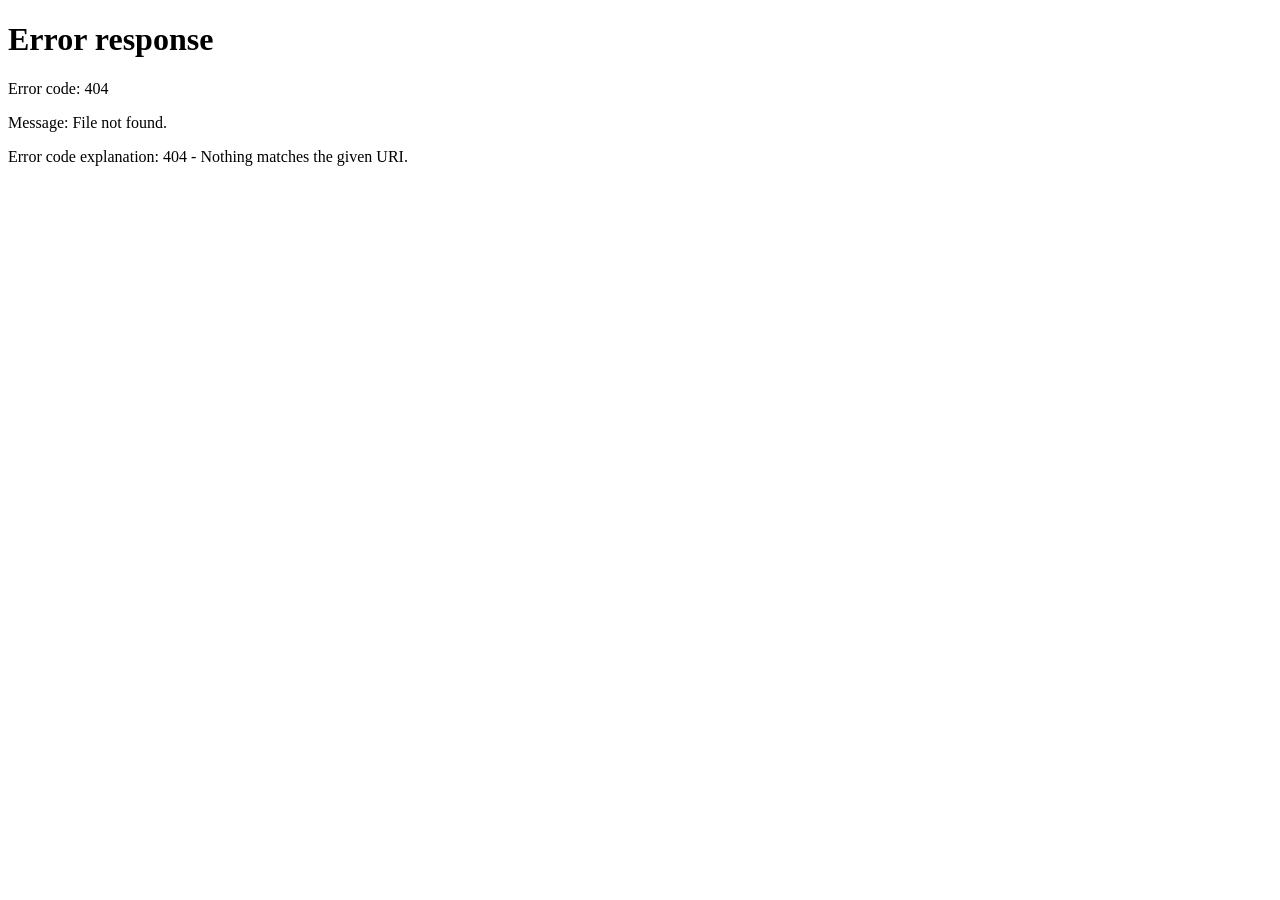
==== index.html @ b8fbdc2a "Site raiz da conta: redireciona qualquer caixa (maiuscula/minuscula) para o ProtocolFit" ====
<!DOCTYPE html>
<html lang="pt-BR">
<head>
  <meta charset="UTF-8" />
  <meta name="viewport" content="width=device-width, initial-scale=1.0" />
  <title>ProtocolFit — abrindo…</title>
  <meta name="description" content="ProtocolFit: treino e dieta personalizados com cálculo determinístico. 100% gratuito." />
  <link rel="icon" href="https://leostella97.github.io/ProtocolFit/favicon.png" />
  <!-- Redireciona imediatamente para o sistema (funciona com qualquer caixa: / ou /ProtocolFit/). -->
  <meta http-equiv="refresh" content="0; url=/ProtocolFit/" />
  <style>
    /* Estilo mínimo com a paleta de saúde do ProtocolFit. */
    body {
      margin: 0; min-height: 100vh; display: flex; align-items: center; justify-content: center;
      font-family: 'Segoe UI', system-ui, sans-serif;
      background: linear-gradient(135deg, #10a37f, #14b8a6); color: #fff; text-align: center;
    }
    .caixa { padding: 32px; }
    h1 { font-size: 22px; margin: 14px 0 6px; }
    p { opacity: .9; font-size: 15px; margin: 0 0 18px; }
    a {
      display: inline-block; background: #fff; color: #0b7d61; font-weight: 700;
      text-decoration: none; padding: 12px 24px; border-radius: 10px;
    }
  </style>
</head>
<body>
  <div class="caixa">
    <div style="font-size:40px">💚</div>
    <h1>ProtocolFit</h1>
    <p>Abrindo o sistema…</p>
    <!-- Link manual para quem tiver o JavaScript desativado. -->
    <a href="/ProtocolFit/">Entrar no ProtocolFit</a>
  </div>
  <script>
    // Redireciona preservando a caixa correta da URL do projeto.
    window.location.replace('/ProtocolFit/');
  </script>
</body>
</html>
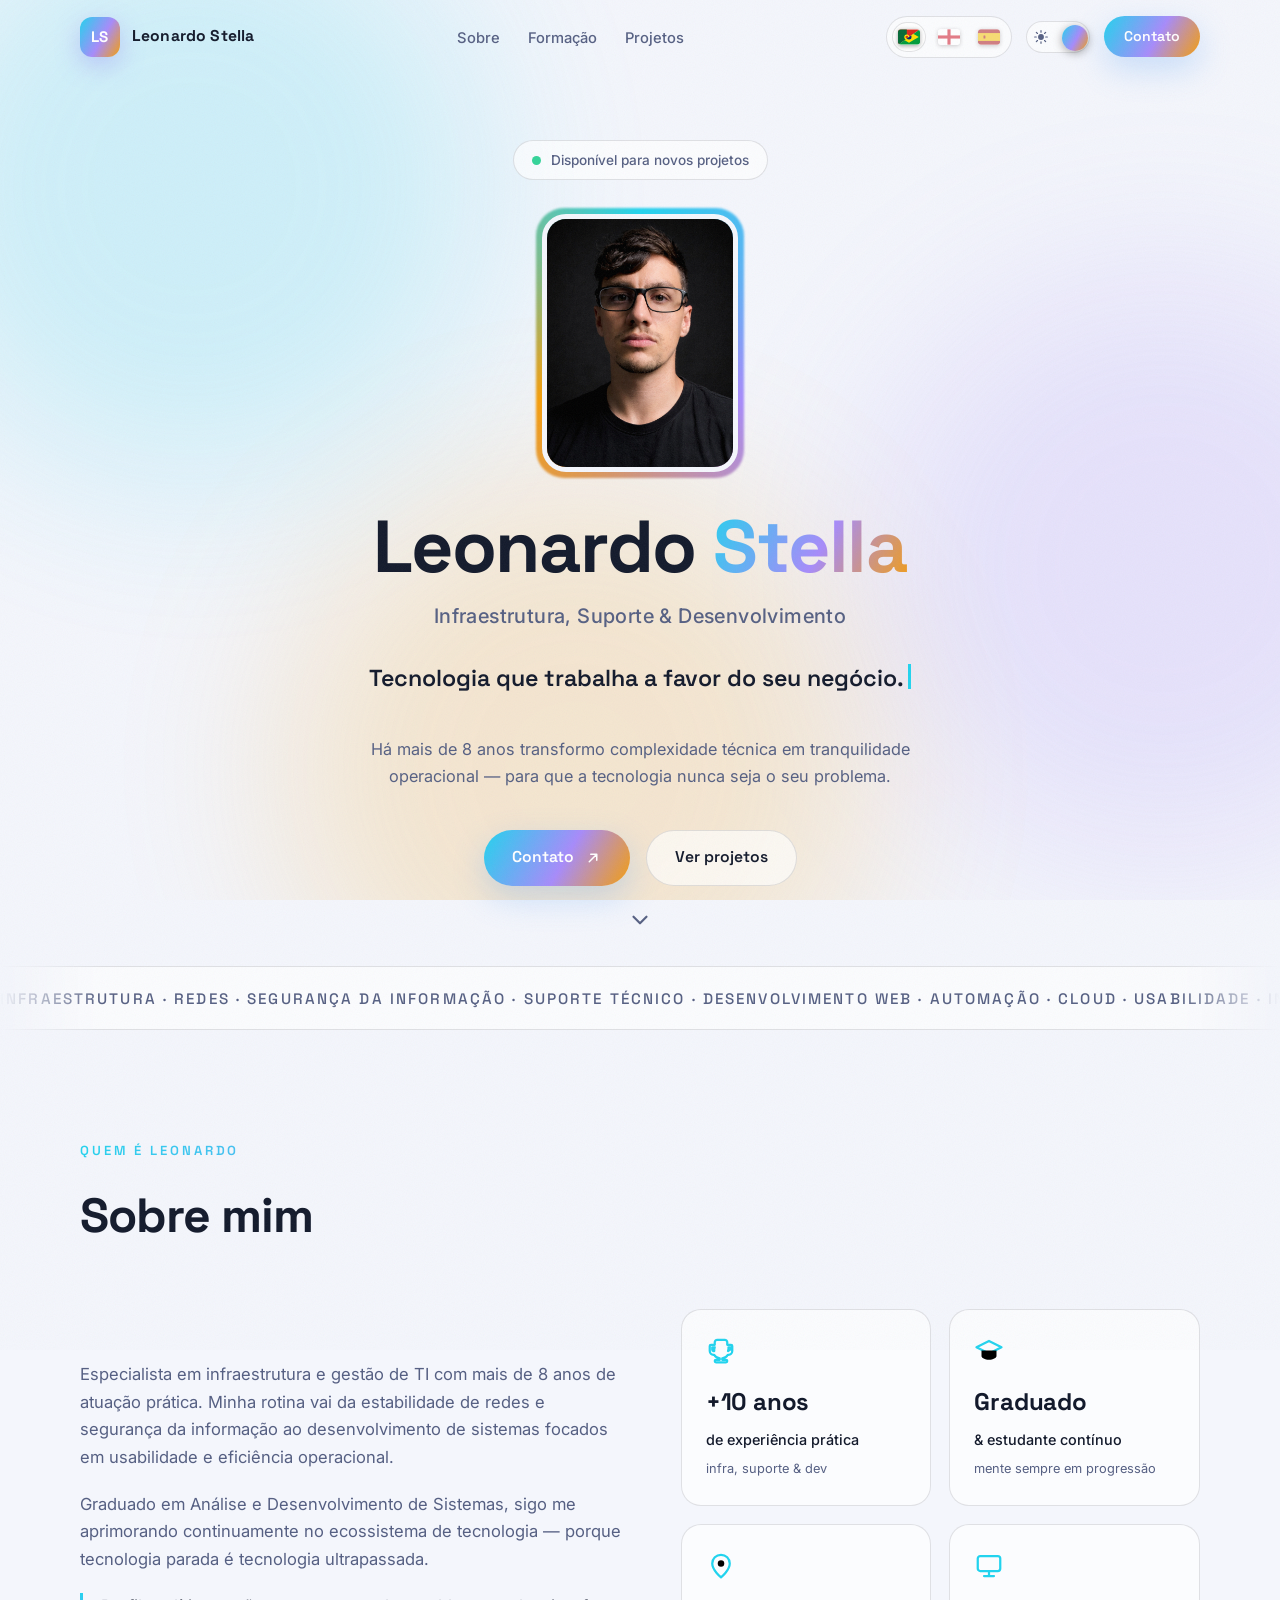
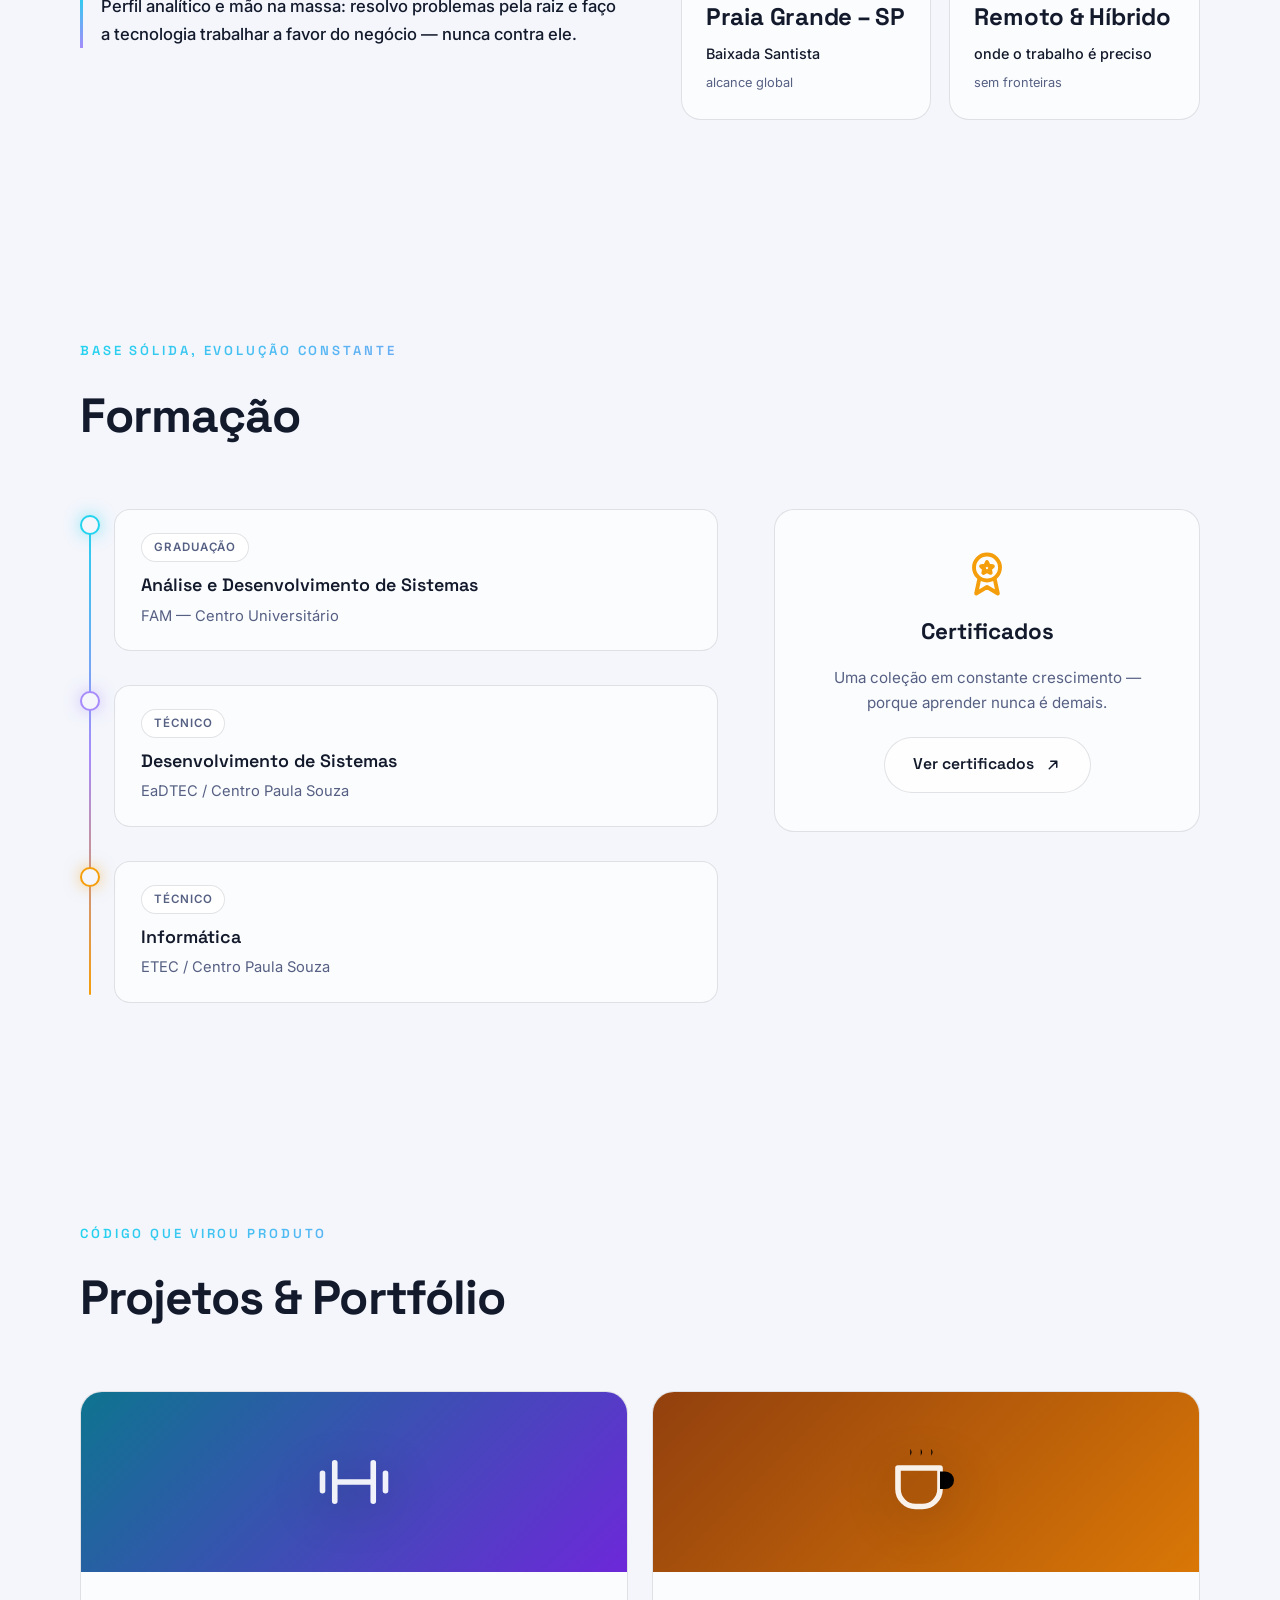
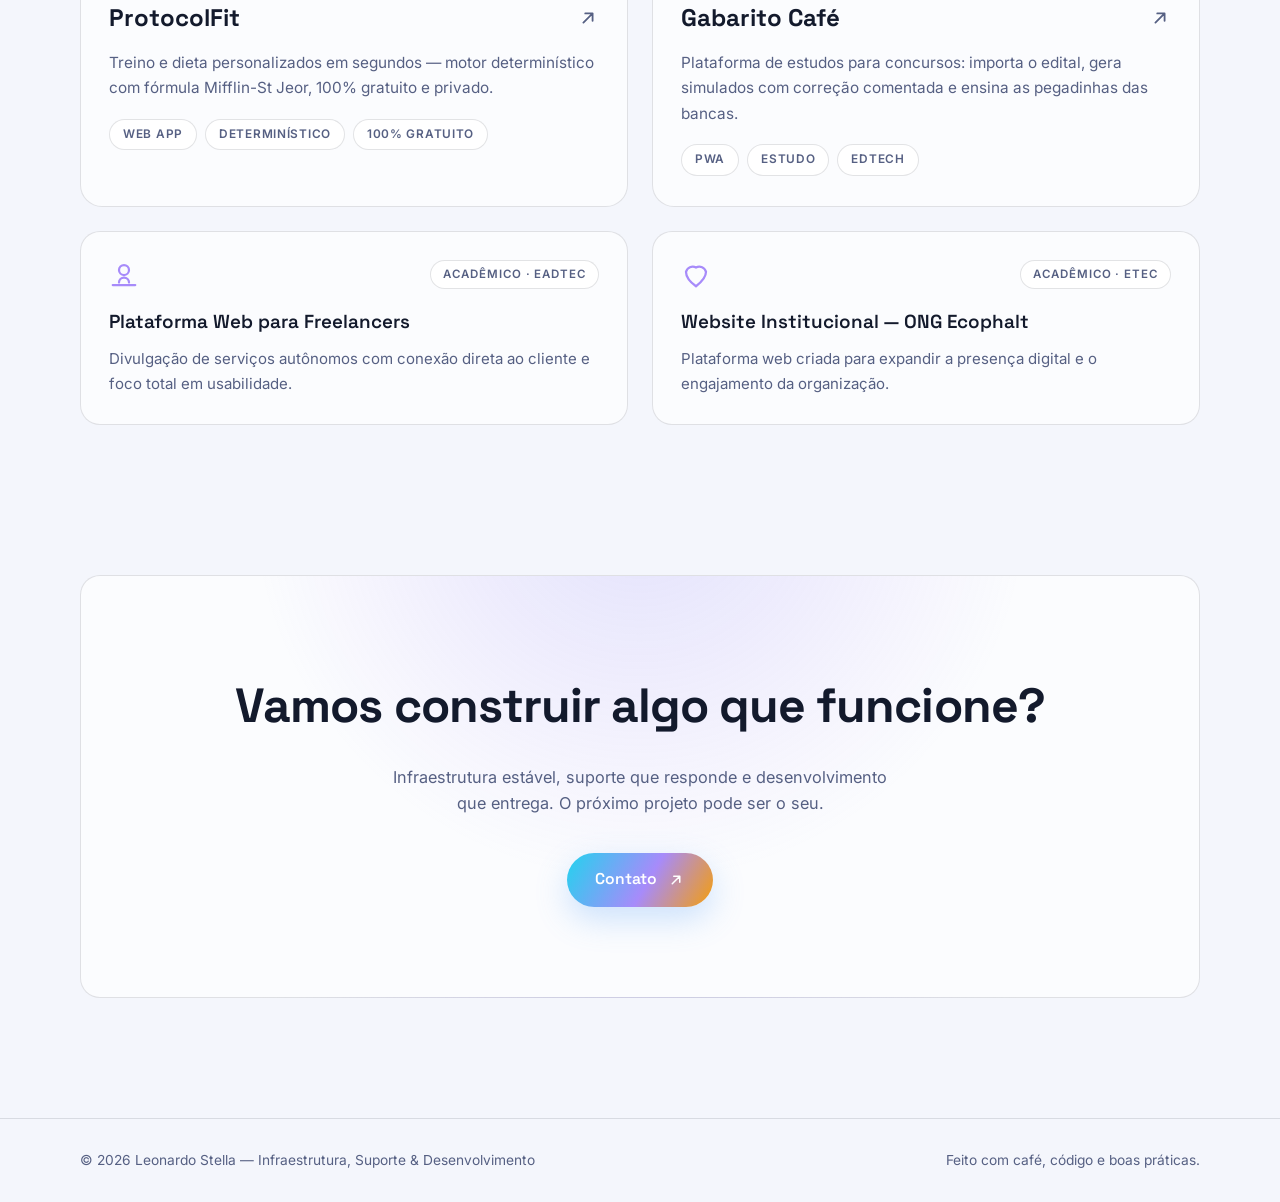
==== commit 42879977: "Portfólio pessoal: nova página inicial com i18n (pt/en/es), temas claro/escuro e seções sobre, forma" ====
--- a/index.html
+++ b/index.html
@@ -1,40 +1,411 @@
 <!DOCTYPE html>
-<html lang="pt-BR">
+<!-- TEAM_001: Portfólio inicial de Leonardo Stella — HTML semântico, sem dependências de build -->
+<html lang="pt-BR" data-tema="escuro">
 <head>
-  <meta charset="UTF-8" />
-  <meta name="viewport" content="width=device-width, initial-scale=1.0" />
-  <title>ProtocolFit — abrindo…</title>
-  <meta name="description" content="ProtocolFit: treino e dieta personalizados com cálculo determinístico. 100% gratuito." />
-  <link rel="icon" href="https://leostella97.github.io/ProtocolFit/favicon.png" />
-  <!-- Redireciona imediatamente para o sistema (funciona com qualquer caixa: / ou /ProtocolFit/). -->
-  <meta http-equiv="refresh" content="0; url=/ProtocolFit/" />
-  <style>
-    /* Estilo mínimo com a paleta de saúde do ProtocolFit. */
-    body {
-      margin: 0; min-height: 100vh; display: flex; align-items: center; justify-content: center;
-      font-family: 'Segoe UI', system-ui, sans-serif;
-      background: linear-gradient(135deg, #10a37f, #14b8a6); color: #fff; text-align: center;
-    }
-    .caixa { padding: 32px; }
-    h1 { font-size: 22px; margin: 14px 0 6px; }
-    p { opacity: .9; font-size: 15px; margin: 0 0 18px; }
-    a {
-      display: inline-block; background: #fff; color: #0b7d61; font-weight: 700;
-      text-decoration: none; padding: 12px 24px; border-radius: 10px;
-    }
-  </style>
+  <!-- Metadados essenciais: charset e viewport sempre primeiro -->
+  <meta charset="UTF-8">
+  <meta name="viewport" content="width=device-width, initial-scale=1.0">
+
+  <!-- Título e descrição para SEO e compartilhamento -->
+  <title>Leonardo Stella | Infraestrutura, Suporte &amp; Desenvolvimento</title>
+  <meta name="description" content="Especialista em infraestrutura e gestão de TI com mais de 8 anos de atuação prática — da estabilidade de redes ao desenvolvimento de sistemas que funcionam de verdade.">
+  <meta name="author" content="Leonardo Stella">
+  <!-- Cor da barra do navegador no mobile (acompanha o tema escuro padrão) -->
+  <meta name="theme-color" content="#070a12" media="(prefers-color-scheme: dark)">
+  <meta name="theme-color" content="#f4f6fc" media="(prefers-color-scheme: light)">
+
+  <!-- Open Graph: pré-visualização ao compartilhar o link -->
+  <meta property="og:type" content="website">
+  <meta property="og:title" content="Leonardo Stella | Infraestrutura, Suporte &amp; Desenvolvimento">
+  <meta property="og:description" content="Tecnologia que trabalha a favor do seu negócio. Infraestrutura, suporte e desenvolvimento com 8+ anos de prática.">
+  <meta property="og:image" content="https://leostella97.github.io/img/3x4-26.jpg">
+  <meta property="og:url" content="https://leostella97.github.io/">
+
+  <!-- Ícone do site (monograma LS em SVG) -->
+  <link rel="icon" type="image/svg+xml" href="favicon.svg">
+
+  <!-- Pré-conexão com os servidores de fonte para acelerar o carregamento -->
+  <link rel="preconnect" href="https://fonts.googleapis.com">
+  <link rel="preconnect" href="https://fonts.gstatic.com" crossorigin>
+
+  <!-- Fontes: Space Grotesk (títulos, autoridade técnica) + Inter (texto, legibilidade) -->
+  <link href="https://fonts.googleapis.com/css2?family=Inter:wght@400;500;600&family=Space+Grotesk:wght@500;600;700&display=swap" rel="stylesheet">
+
+  <!-- Folha de estilos principal -->
+  <link rel="stylesheet" href="css/style.css">
+
+  <!-- Script inline: define o tema ANTES da pintura para evitar flash de tema errado -->
+  <script>
+    // TEAM_001: aplica o tema salvo ou a preferência do sistema antes do primeiro paint
+    (function () {
+      var temaSalvo = localStorage.getItem('tema');            // lê a escolha anterior do visitante
+      var prefereClaro = matchMedia('(prefers-color-scheme: light)').matches; // lê a preferência do sistema
+      var tema = temaSalvo || (prefereClaro ? 'claro' : 'escuro'); // decide o tema inicial
+      document.documentElement.dataset.tema = tema;            // aplica no <html> antes do CSS pintar
+    })();
+  </script>
 </head>
 <body>
-  <div class="caixa">
-    <div style="font-size:40px">💚</div>
-    <h1>ProtocolFit</h1>
-    <p>Abrindo o sistema…</p>
-    <!-- Link manual para quem tiver o JavaScript desativado. -->
-    <a href="/ProtocolFit/">Entrar no ProtocolFit</a>
+
+  <!-- Barra de progresso de leitura no topo da página -->
+  <div class="progresso-leitura" aria-hidden="true"></div>
+
+  <!-- Fundo aurora: três manchas de cor desfocadas que flutuam suavemente -->
+  <div class="aurora" aria-hidden="true">
+    <div class="aurora__mancha aurora__mancha--1"></div>
+    <div class="aurora__mancha aurora__mancha--2"></div>
+    <div class="aurora__mancha aurora__mancha--3"></div>
   </div>
-  <script>
-    // Redireciona preservando a caixa correta da URL do projeto.
-    window.location.replace('/ProtocolFit/');
-  </script>
+
+  <!-- Textura de grão sutil sobre tudo (efeito filme) -->
+  <div class="grao" aria-hidden="true"></div>
+
+  <!-- ===================== CABEÇALHO / NAVEGAÇÃO ===================== -->
+  <header class="cabecalho" id="topo">
+    <nav class="navegacao container" aria-label="Navegação principal">
+
+      <!-- Logotipo: monograma que rola de volta ao topo -->
+      <a href="#topo" class="navegacao__logo" aria-label="Voltar ao topo">
+        <span class="navegacao__monograma">LS</span>
+        <span class="navegacao__nome">Leonardo Stella</span>
+      </a>
+
+      <!-- Links de navegação entre as seções -->
+      <ul class="navegacao__links">
+        <li><a href="#sobre" data-i18n="nav.sobre">Sobre</a></li>
+        <li><a href="#formacao" data-i18n="nav.formacao">Formação</a></li>
+        <li><a href="#projetos" data-i18n="nav.projetos">Projetos</a></li>
+      </ul>
+
+      <!-- Controles da direita: idiomas, tema e CTA -->
+      <div class="navegacao__controles">
+
+        <!-- Seletor de idioma: três bandeiras SVG inline -->
+        <div class="idiomas" role="group" aria-label="Selecionar idioma">
+
+          <!-- Português: metade Portugal (esquerda) + metade Brasil (direita) -->
+          <button class="idiomas__botao" data-idioma="pt" aria-label="Português" title="Português">
+            <svg viewBox="0 0 28 20" class="idiomas__bandeira" aria-hidden="true">
+              <defs>
+                <clipPath id="flg-pt"><rect width="28" height="20" rx="3"/></clipPath>
+                <!-- Corte na diagonal ascendente: triângulo sup-esq = Portugal, inf-dir = Brasil -->
+                <clipPath id="flg-pt-sup"><polygon points="0,0 28,0 0,20"/></clipPath>
+                <clipPath id="flg-pt-inf"><polygon points="28,0 28,20 0,20"/></clipPath>
+              </defs>
+              <g clip-path="url(#flg-pt)">
+                <g clip-path="url(#flg-pt-sup)">
+                  <rect width="28" height="20" fill="#da291c"/>            <!-- campo vermelho de Portugal -->
+                  <rect width="11.2" height="20" fill="#046a38"/>          <!-- faixa verde de Portugal -->
+                  <circle cx="11.2" cy="10" r="3.2" fill="#ffe900"/>       <!-- escudo amarelo simplificado -->
+                  <circle cx="11.2" cy="10" r="1.7" fill="#da291c"/>       <!-- centro do escudo -->
+                </g>
+                <g clip-path="url(#flg-pt-inf)">
+                  <rect width="28" height="20" fill="#009c3b"/>            <!-- campo verde do Brasil -->
+                  <path d="M14 2.6 26.4 10 14 17.4 1.6 10Z" fill="#ffdf00"/> <!-- losango amarelo -->
+                  <circle cx="14" cy="10" r="3.2" fill="#002776"/>         <!-- círculo azul do Brasil -->
+                </g>
+              </g>
+            </svg>
+          </button>
+
+          <!-- Inglês: bandeira da Inglaterra (cruz de São Jorge) -->
+          <button class="idiomas__botao" data-idioma="en" aria-label="English" title="English">
+            <svg viewBox="0 0 28 20" class="idiomas__bandeira" aria-hidden="true">
+              <defs><clipPath id="flg-en"><rect width="28" height="20" rx="3"/></clipPath></defs>
+              <g clip-path="url(#flg-en)">
+                <rect width="28" height="20" fill="#ffffff"/>            <!-- fundo branco -->
+                <rect x="12" width="4" height="20" fill="#ce1124"/>      <!-- braço vertical da cruz -->
+                <rect y="8" width="28" height="4" fill="#ce1124"/>       <!-- braço horizontal da cruz -->
+              </g>
+            </svg>
+          </button>
+
+          <!-- Espanhol: bandeira da Espanha (vermelho-amarelo-vermelho) -->
+          <button class="idiomas__botao" data-idioma="es" aria-label="Español" title="Español">
+            <svg viewBox="0 0 28 20" class="idiomas__bandeira" aria-hidden="true">
+              <defs><clipPath id="flg-es"><rect width="28" height="20" rx="3"/></clipPath></defs>
+              <g clip-path="url(#flg-es)">
+                <rect width="28" height="20" fill="#aa151b"/>            <!-- base vermelha -->
+                <rect y="5" width="28" height="10" fill="#f1bf00"/>      <!-- faixa central amarela (dobro) -->
+                <rect x="7" y="8" width="2.4" height="4" rx=".5" fill="#aa151b"/> <!-- brasão simplificado -->
+              </g>
+            </svg>
+          </button>
+        </div>
+
+        <!-- Interruptor de tema claro/escuro -->
+        <button class="tema-interruptor" aria-label="Alternar tema claro/escuro" data-i18n-aria="ui.tema">
+          <span class="tema-interruptor__trilho">
+            <!-- Ícone de sol (tema claro) -->
+            <svg class="tema-interruptor__icone tema-interruptor__icone--sol" viewBox="0 0 24 24" aria-hidden="true">
+              <circle cx="12" cy="12" r="4.4" fill="currentColor"/>
+              <g stroke="currentColor" stroke-width="1.8" stroke-linecap="round">
+                <path d="M12 2.5v2.4M12 19.1v2.4M2.5 12h2.4M19.1 12h2.4M5 5l1.7 1.7M17.3 17.3 19 19M19 5l-1.7 1.7M6.7 17.3 5 19"/>
+              </g>
+            </svg>
+            <!-- Ícone de lua (tema escuro) -->
+            <svg class="tema-interruptor__icone tema-interruptor__icone--lua" viewBox="0 0 24 24" aria-hidden="true">
+              <path fill="currentColor" d="M20.6 14.8A8.6 8.6 0 0 1 9.2 3.4a8.6 8.6 0 1 0 11.4 11.4Z"/>
+            </svg>
+            <span class="tema-interruptor__botao"></span>
+          </span>
+        </button>
+
+        <!-- CTA principal da navegação -->
+        <a class="botao botao--primario botao--pequeno" href="https://linktr.ee/leostella97" target="_blank" rel="noopener" data-i18n="nav.contato">Contato</a>
+      </div>
+    </nav>
+  </header>
+
+  <main>
+    <!-- ===================== HERO ===================== -->
+    <section class="hero container" aria-label="Apresentação">
+
+      <!-- Selo de disponibilidade com ponto pulsante -->
+      <p class="hero__selo revelar">
+        <span class="hero__pulso" aria-hidden="true"></span>
+        <span data-i18n="hero.selo">Disponível para novos projetos</span>
+      </p>
+
+      <!-- Foto central com anel de gradiente animado -->
+      <div class="hero__moldura revelar">
+        <div class="hero__anel" aria-hidden="true"></div>
+        <img class="hero__foto" src="img/3x4-26.jpg" alt="Foto de Leonardo Stella" width="200" height="267" fetchpriority="high">
+      </div>
+
+      <!-- Nome em destaque com gradiente no sobrenome -->
+      <h1 class="hero__titulo revelar">
+        Leonardo <span class="texto-gradiente">Stella</span>
+      </h1>
+
+      <!-- Função principal -->
+      <p class="hero__funcao revelar" data-i18n="hero.funcao">Infraestrutura, Suporte &amp; Desenvolvimento</p>
+
+      <!-- Frase rotativa digitada/apagada em loop -->
+      <p class="hero__digitacao revelar" aria-hidden="true">
+        <span id="texto-digitado"></span><span class="hero__cursor" aria-hidden="true"></span>
+      </p>
+
+      <!-- Parágrafo de apoio persuasivo -->
+      <p class="hero__texto revelar" data-i18n="hero.texto">
+        Há mais de 8 anos transformo complexidade técnica em tranquilidade operacional —
+        para que a tecnologia nunca seja o seu problema.
+      </p>
+
+      <!-- Chamadas para ação -->
+      <div class="hero__acoes revelar">
+        <a class="botao botao--primario botao--magnetico" href="https://linktr.ee/leostella97" target="_blank" rel="noopener">
+          <span data-i18n="hero.cta">Contato</span>
+          <svg viewBox="0 0 24 24" class="botao__icone" aria-hidden="true"><path fill="none" stroke="currentColor" stroke-width="2" stroke-linecap="round" stroke-linejoin="round" d="M7 17 17 7M9 7h8v8"/></svg>
+        </a>
+        <a class="botao botao--fantasma" href="#projetos" data-i18n="hero.cta2">Ver projetos</a>
+      </div>
+
+      <!-- Indicador de rolagem -->
+      <a class="hero__rolagem" href="#sobre" aria-label="Rolar para a próxima seção" data-i18n-aria="ui.rolagem">
+        <svg viewBox="0 0 24 24" aria-hidden="true"><path fill="none" stroke="currentColor" stroke-width="2" stroke-linecap="round" stroke-linejoin="round" d="m6 9 6 6 6-6"/></svg>
+      </a>
+    </section>
+
+    <!-- Faixa em movimento com as áreas de atuação -->
+    <div class="letreiro" aria-hidden="true">
+      <div class="letreiro__trilho">
+        <!-- O conteúdo é duplicado pelo JS para o loop infinito -->
+        <span class="letreiro__item" data-i18n="letreiro">Infraestrutura · Redes · Segurança da Informação · Suporte Técnico · Desenvolvimento Web · Automação · Cloud · Usabilidade ·&nbsp;</span>
+      </div>
+    </div>
+
+    <!-- ===================== SOBRE MIM ===================== -->
+    <section class="secao container" id="sobre" aria-labelledby="titulo-sobre">
+      <p class="secao__kicker revelar" data-i18n="sobre.kicker">Quem é Leonardo</p>
+      <h2 class="secao__titulo revelar" id="titulo-sobre" data-i18n="sobre.titulo">Sobre mim</h2>
+
+      <div class="sobre__grade">
+        <!-- Texto persuasivo em primeira pessoa -->
+        <div class="sobre__texto revelar">
+          <p data-i18n="sobre.p1">Especialista em infraestrutura e gestão de TI com mais de 8 anos de atuação prática. Minha rotina vai da estabilidade de redes e segurança da informação ao desenvolvimento de sistemas focados em usabilidade e eficiência operacional.</p>
+          <p data-i18n="sobre.p2">Graduado em Análise e Desenvolvimento de Sistemas, sigo me aprimorando continuamente no ecossistema de tecnologia — porque tecnologia parada é tecnologia ultrapassada.</p>
+          <p class="sobre__destaque" data-i18n="sobre.p3">Perfil analítico e mão na massa: resolvo problemas pela raiz e faço a tecnologia trabalhar a favor do negócio — nunca contra ele.</p>
+        </div>
+
+        <!-- Grade de cartões-visuais com os fatos-chave -->
+        <div class="cartoes">
+
+          <!-- Cartão 1: anos de experiência (contador animado) -->
+          <article class="cartao revelar">
+            <svg class="cartao__icone" viewBox="0 0 24 24" aria-hidden="true"><path fill="none" stroke="currentColor" stroke-width="1.8" stroke-linecap="round" stroke-linejoin="round" d="M20 7h-3V5a2 2 0 0 0-2-2H9a2 2 0 0 0-2 2v2H4a1 1 0 0 0-1 1v4a3 3 0 0 0 3 3h.5A6 6 0 0 0 11 17.9V19H8a1 1 0 0 0 0 2h8a1 1 0 0 0 0-2h-3v-1.1a6 6 0 0 0 4.5-2.9H18a3 3 0 0 0 3-3V8a1 1 0 0 0-1-1ZM5 9v2a1 1 0 0 0 1 1h.6A6 6 0 0 1 7 9Zm14 2a1 1 0 0 0 1-1V9h-2a6 6 0 0 1-.4 3Z"/></svg>
+            <strong class="cartao__valor"><span>+</span><span class="contador" data-alvo="10">0</span> <span data-i18n="sobre.cartao1v">anos</span></strong>
+            <span class="cartao__rotulo" data-i18n="sobre.cartao1r">de experiência prática</span>
+            <span class="cartao__sub" data-i18n="sobre.cartao1s">infra, suporte &amp; dev</span>
+          </article>
+
+          <!-- Cartão 2: graduação + estudo contínuo -->
+          <article class="cartao revelar">
+            <svg class="cartao__icone" viewBox="0 0 24 24" aria-hidden="true"><path fill="none" stroke="currentColor" stroke-width="1.8" stroke-linecap="round" stroke-linejoin="round" d="m12 4 10 5-10 5L2 9Z"/><path d="M6 11.5V16c0 1.5 2.7 3 6 3s6-1.5 6-3v-4.5M22 9v5"/></svg>
+            <strong class="cartao__valor" data-i18n="sobre.cartao2v">Graduado</strong>
+            <span class="cartao__rotulo" data-i18n="sobre.cartao2r">&amp; estudante contínuo</span>
+            <span class="cartao__sub" data-i18n="sobre.cartao2s">mente sempre em progressão</span>
+          </article>
+
+          <!-- Cartão 3: localização -->
+          <article class="cartao revelar">
+            <svg class="cartao__icone" viewBox="0 0 24 24" aria-hidden="true"><path fill="none" stroke="currentColor" stroke-width="1.8" stroke-linecap="round" stroke-linejoin="round" d="M12 21s-7-5.6-7-11a7 7 0 0 1 14 0c0 5.4-7 11-7 11Z"/><circle cx="12" cy="10" r="2.6"/></svg>
+            <strong class="cartao__valor" data-i18n="sobre.cartao3v">Praia Grande – SP</strong>
+            <span class="cartao__rotulo" data-i18n="sobre.cartao3r">Baixada Santista</span>
+            <span class="cartao__sub" data-i18n="sobre.cartao3s">alcance global</span>
+          </article>
+
+          <!-- Cartão 4: modelo de trabalho -->
+          <article class="cartao revelar">
+            <svg class="cartao__icone" viewBox="0 0 24 24" aria-hidden="true"><rect x="3" y="4" width="18" height="12" rx="2" fill="none" stroke="currentColor" stroke-width="1.8"/><path fill="none" stroke="currentColor" stroke-width="1.8" stroke-linecap="round" d="M8 20h8M12 16v4"/></svg>
+            <strong class="cartao__valor" data-i18n="sobre.cartao4v">Remoto &amp; Híbrido</strong>
+            <span class="cartao__rotulo" data-i18n="sobre.cartao4r">onde o trabalho é preciso</span>
+            <span class="cartao__sub" data-i18n="sobre.cartao4s">sem fronteiras</span>
+          </article>
+        </div>
+      </div>
+    </section>
+
+    <!-- ===================== FORMAÇÃO ===================== -->
+    <section class="secao container" id="formacao" aria-labelledby="titulo-formacao">
+      <p class="secao__kicker revelar" data-i18n="formacao.kicker">Base sólida, evolução constante</p>
+      <h2 class="secao__titulo revelar" id="titulo-formacao" data-i18n="formacao.titulo">Formação</h2>
+
+      <div class="formacao__grade">
+        <!-- Linha do tempo com os três diplomas -->
+        <ol class="linha-tempo">
+          <li class="linha-tempo__item revelar">
+            <span class="linha-tempo__marcador" aria-hidden="true"></span>
+            <div class="linha-tempo__corpo">
+              <span class="etiqueta" data-i18n="formacao.tag1">Graduação</span>
+              <h3 data-i18n="formacao.item1t">Análise e Desenvolvimento de Sistemas</h3>
+              <p data-i18n="formacao.item1i">FAM — Centro Universitário</p>
+            </div>
+          </li>
+          <li class="linha-tempo__item revelar">
+            <span class="linha-tempo__marcador" aria-hidden="true"></span>
+            <div class="linha-tempo__corpo">
+              <span class="etiqueta" data-i18n="formacao.tag2">Técnico</span>
+              <h3 data-i18n="formacao.item2t">Desenvolvimento de Sistemas</h3>
+              <p data-i18n="formacao.item2i">EaDTEC / Centro Paula Souza</p>
+            </div>
+          </li>
+          <li class="linha-tempo__item revelar">
+            <span class="linha-tempo__marcador" aria-hidden="true"></span>
+            <div class="linha-tempo__corpo">
+              <span class="etiqueta" data-i18n="formacao.tag2">Técnico</span>
+              <h3 data-i18n="formacao.item3t">Informática</h3>
+              <p data-i18n="formacao.item3i">ETEC / Centro Paula Souza</p>
+            </div>
+          </li>
+        </ol>
+
+        <!-- Cartão lateral de certificados com link para o Drive -->
+        <aside class="certificados revelar">
+          <svg class="certificados__icone" viewBox="0 0 24 24" aria-hidden="true">
+            <circle cx="12" cy="9" r="6" fill="none" stroke="currentColor" stroke-width="1.8"/>
+            <path fill="none" stroke="currentColor" stroke-width="1.8" stroke-linecap="round" stroke-linejoin="round" d="m8.5 14-1.5 7 5-3 5 3-1.5-7M12 6.5l.8 1.7 1.9.2-1.4 1.3.4 1.8-1.7-.9-1.7.9.4-1.8-1.4-1.3 1.9-.2Z"/>
+          </svg>
+          <h3 data-i18n="formacao.certt">Certificados</h3>
+          <p data-i18n="formacao.certd">Uma coleção em constante crescimento — porque aprender nunca é demais.</p>
+          <a class="botao botao--fantasma" href="https://drive.google.com/drive/folders/1-4ixvi_wSGiB8QWS9Svn0shPSrWU8JQK?usp=sharing" target="_blank" rel="noopener">
+            <span data-i18n="formacao.certb">Ver certificados</span>
+            <svg viewBox="0 0 24 24" class="botao__icone" aria-hidden="true"><path fill="none" stroke="currentColor" stroke-width="2" stroke-linecap="round" stroke-linejoin="round" d="M7 17 17 7M9 7h8v8"/></svg>
+          </a>
+        </aside>
+      </div>
+    </section>
+
+    <!-- ===================== PROJETOS ===================== -->
+    <section class="secao container" id="projetos" aria-labelledby="titulo-projetos">
+      <p class="secao__kicker revelar" data-i18n="projetos.kicker">Código que virou produto</p>
+      <h2 class="secao__titulo revelar" id="titulo-projetos" data-i18n="projetos.titulo">Projetos &amp; Portfólio</h2>
+
+      <!-- Dois projetos em destaque (links reais e publicados) -->
+      <div class="projetos__destaques">
+
+        <!-- ProtocolFit -->
+        <a class="projeto projeto--fit revelar" href="https://leostella97.github.io/ProtocolFit" target="_blank" rel="noopener">
+          <div class="projeto__vitrine" aria-hidden="true">
+            <svg class="projeto__glifo" viewBox="0 0 24 24"><path fill="none" stroke="currentColor" stroke-width="1.6" stroke-linecap="round" stroke-linejoin="round" d="M6.5 6.5v11M17.5 6.5v11M3 9.5v5M21 9.5v5M6.5 12h11"/></svg>
+          </div>
+          <div class="projeto__corpo">
+            <div class="projeto__cabeca">
+              <h3>ProtocolFit</h3>
+              <svg class="projeto__seta" viewBox="0 0 24 24" aria-hidden="true"><path fill="none" stroke="currentColor" stroke-width="2" stroke-linecap="round" stroke-linejoin="round" d="M7 17 17 7M9 7h8v8"/></svg>
+            </div>
+            <p data-i18n="projetos.fit">Treino e dieta personalizados em segundos — motor determinístico com fórmula Mifflin-St Jeor, 100% gratuito e privado.</p>
+            <ul class="projeto__etiquetas">
+              <li>Web App</li><li data-i18n="projetos.fitTag2">Determinístico</li><li data-i18n="projetos.fitTag3">100% Gratuito</li>
+            </ul>
+          </div>
+        </a>
+
+        <!-- Gabarito Café -->
+        <a class="projeto projeto--cafe revelar" href="https://leostella97.github.io/GabaritoCafe/" target="_blank" rel="noopener">
+          <div class="projeto__vitrine" aria-hidden="true">
+            <svg class="projeto__glifo" viewBox="0 0 24 24"><path fill="none" stroke="currentColor" stroke-width="1.6" stroke-linecap="round" stroke-linejoin="round" d="M4 8h12v6a5 5 0 0 1-5 5H9a5 5 0 0 1-5-5Z"/><path d="M16 9h1.5a2.5 2.5 0 0 1 0 5H16M7.5 4.5c.5-.8.5-1.2 0-2M10.5 4.5c.5-.8.5-1.2 0-2M13.5 4.5c.5-.8.5-1.2 0-2"/></svg>
+          </div>
+          <div class="projeto__corpo">
+            <div class="projeto__cabeca">
+              <h3>Gabarito Café</h3>
+              <svg class="projeto__seta" viewBox="0 0 24 24" aria-hidden="true"><path fill="none" stroke="currentColor" stroke-width="2" stroke-linecap="round" stroke-linejoin="round" d="M7 17 17 7M9 7h8v8"/></svg>
+            </div>
+            <p data-i18n="projetos.cafe">Plataforma de estudos para concursos: importa o edital, gera simulados com correção comentada e ensina as pegadinhas das bancas.</p>
+            <ul class="projeto__etiquetas">
+              <li>PWA</li><li data-i18n="projetos.cafeTag2">Estudo</li><li>EdTech</li>
+            </ul>
+          </div>
+        </a>
+      </div>
+
+      <!-- Dois projetos acadêmicos em cartões menores -->
+      <div class="projetos__secundarios">
+
+        <!-- Plataforma Web para Freelancers -->
+        <article class="mini-cartao revelar">
+          <div class="mini-cartao__cabeca">
+            <svg class="mini-cartao__icone" viewBox="0 0 24 24" aria-hidden="true"><path fill="none" stroke="currentColor" stroke-width="1.8" stroke-linecap="round" stroke-linejoin="round" d="M16 18a4 4 0 0 0-8 0M12 12a4 4 0 1 0 0-8 4 4 0 0 0 0 8ZM3 20h18"/></svg>
+            <span class="etiqueta" data-i18n="projetos.tagAcad1">Acadêmico · EaDTEC</span>
+          </div>
+          <h3 data-i18n="projetos.freeT">Plataforma Web para Freelancers</h3>
+          <p data-i18n="projetos.freeD">Divulgação de serviços autônomos com conexão direta ao cliente e foco total em usabilidade.</p>
+        </article>
+
+        <!-- Website Institucional ONG Ecophalt -->
+        <article class="mini-cartao revelar">
+          <div class="mini-cartao__cabeca">
+            <svg class="mini-cartao__icone" viewBox="0 0 24 24" aria-hidden="true"><path fill="none" stroke="currentColor" stroke-width="1.8" stroke-linecap="round" stroke-linejoin="round" d="M12 21c4-3 8-7.2 8-11.5A5.5 5.5 0 0 0 12 6a5.5 5.5 0 0 0-8 3.5C4 13.8 8 18 12 21Z"/></svg>
+            <span class="etiqueta" data-i18n="projetos.tagAcad2">Acadêmico · ETEC</span>
+          </div>
+          <h3 data-i18n="projetos.ecoT">Website Institucional — ONG Ecophalt</h3>
+          <p data-i18n="projetos.ecoD">Plataforma web criada para expandir a presença digital e o engajamento da organização.</p>
+        </article>
+      </div>
+    </section>
+
+    <!-- ===================== CTA FINAL ===================== -->
+    <section class="cta-final container" aria-labelledby="titulo-cta">
+      <div class="cta-final__caixa revelar">
+        <h2 id="titulo-cta" data-i18n="cta.titulo">Vamos construir algo que funcione?</h2>
+        <p data-i18n="cta.texto">Infraestrutura estável, suporte que responde e desenvolvimento que entrega. O próximo projeto pode ser o seu.</p>
+        <a class="botao botao--primario botao--magnetico" href="https://linktr.ee/leostella97" target="_blank" rel="noopener">
+          <span data-i18n="cta.botao">Contato</span>
+          <svg viewBox="0 0 24 24" class="botao__icone" aria-hidden="true"><path fill="none" stroke="currentColor" stroke-width="2" stroke-linecap="round" stroke-linejoin="round" d="M7 17 17 7M9 7h8v8"/></svg>
+        </a>
+      </div>
+    </section>
+  </main>
+
+  <!-- ===================== RODAPÉ ===================== -->
+  <footer class="rodape">
+    <div class="container rodape__linha">
+      <p>© 2026 Leonardo Stella — <span data-i18n="rodape.funcao">Infraestrutura, Suporte &amp; Desenvolvimento</span></p>
+      <p class="rodape__assinatura" data-i18n="rodape.feito">Feito com café, código e boas práticas.</p>
+    </div>
+  </footer>
+
+  <!-- Script principal: tema, idiomas e efeitos (defer para não bloquear o render) -->
+  <script src="js/main.js" defer></script>
 </body>
 </html>
--- a/css/style.css
+++ b/css/style.css
@@ -0,0 +1,747 @@
+/* ==========================================================================
+   TEAM_001: Folha de estilos do portfólio — temas, layout, efeitos e responsivo
+   ========================================================================== */
+
+/* ---------- Variáveis de design (tema escuro é o padrão) ---------- */
+:root {
+  /* Fontes tipográficas */
+  --fonte-titulo: "Space Grotesk", "Inter", system-ui, sans-serif; /* títulos com personalidade técnica */
+  --fonte-corpo: "Inter", system-ui, -apple-system, sans-serif;    /* texto corrido legível */
+
+  /* Cores de destaque: ciano + violeta dão a assinatura, âmbar aquece */
+  --a1: #22d3ee;
+  --a2: #a78bfa;
+  --a3: #f59e0b;
+
+  /* Gradiente principal usado em títulos, botões e anéis */
+  --gradiente: linear-gradient(120deg, var(--a1), var(--a2) 55%, var(--a3));
+
+  /* Paleta do tema escuro */
+  --fundo: #070a12;                       /* fundo principal quase-preto azulado */
+  --fundo-2: #0b101d;                     /* fundo alternativo para seções */
+  --texto: #e9edf7;                       /* texto principal */
+  --texto-suave: #98a2bd;                 /* texto secundário */
+  --borda: rgba(255, 255, 255, 0.09);     /* bordas sutis de vidro */
+  --vidro: rgba(255, 255, 255, 0.04);     /* preenchimento dos cartões */
+  --vidro-forte: rgba(255, 255, 255, 0.07);
+  --sombra: 0 24px 60px rgba(0, 0, 0, 0.45);        /* sombra de elevação */
+  --cabecalho-fundo: rgba(7, 10, 18, 0.72);          /* fundo do cabeçalho ao rolar */
+  --anel-foto: rgba(7, 10, 18, 1);                   /* cor atrás da foto no anel */
+}
+
+/* ---------- Sobrescritas do tema claro ---------- */
+[data-tema="claro"] {
+  --fundo: #f4f6fc;                       /* fundo papel claro */
+  --fundo-2: #eceff8;
+  --texto: #131a2c;                       /* tinta escura */
+  --texto-suave: #566083;                 /* cinza-azulado para secundários */
+  --borda: rgba(19, 26, 44, 0.12);
+  --vidro: rgba(255, 255, 255, 0.66);
+  --vidro-forte: rgba(255, 255, 255, 0.9);
+  --sombra: 0 24px 60px rgba(31, 45, 90, 0.14);
+  --cabecalho-fundo: rgba(244, 246, 252, 0.78);
+  --anel-foto: #f4f6fc;
+}
+
+/* ---------- Reset e base ---------- */
+*,
+*::before,
+*::after {
+  box-sizing: border-box;                 /* modelo de caixa previsível */
+  margin: 0;                              /* zera margens padrão */
+  padding: 0;                             /* zera espaçamentos padrão */
+}
+
+html {
+  scroll-behavior: smooth;                /* rolagem suave entre âncoras */
+  scroll-padding-top: 96px;               /* compensa o cabeçalho fixo nas âncoras */
+}
+
+body {
+  font-family: var(--fonte-corpo);        /* fonte do texto corrido */
+  background: var(--fundo);               /* cor de fundo do tema */
+  color: var(--texto);                    /* cor do texto do tema */
+  line-height: 1.65;                      /* altura de linha confortável */
+  overflow-x: hidden;                     /* impede rolagem lateral dos efeitos */
+  transition: background-color 0.4s ease, color 0.4s ease; /* transição suave ao trocar de tema */
+}
+
+img { display: block; max-width: 100%; }  /* imagens sempre responsivas */
+a   { color: inherit; text-decoration: none; } /* links herdam a cor do texto */
+ul, ol { list-style: none; }              /* listas sem marcadores padrão */
+
+::selection {
+  background: var(--a2);                  /* seleção de texto em violeta */
+  color: #fff;
+}
+
+/* Barra de rolagem personalizada e discreta */
+::-webkit-scrollbar { width: 10px; }
+::-webkit-scrollbar-track { background: var(--fundo); }
+::-webkit-scrollbar-thumb {
+  background: linear-gradient(var(--a1), var(--a2)); /* polegar em gradiente */
+  border-radius: 8px;
+  border: 2px solid var(--fundo);
+}
+
+/* ---------- Utilitários ---------- */
+.container {
+  width: min(1120px, 100% - 48px);        /* largura máxima com margem lateral */
+  margin-inline: auto;                    /* centraliza horizontalmente */
+}
+
+.texto-gradiente {
+  background: var(--gradiente);           /* sobrenome com gradiente da marca */
+  -webkit-background-clip: text;
+  background-clip: text;
+  color: transparent;
+}
+
+/* Revelação ao rolar: usa a propriedade "translate" (independente de "transform")
+   para não brigar com o tilt 3D e os hovers dos cartões */
+.revelar {
+  opacity: 0;
+  translate: 0 26px;                      /* desliza de baixo para cima */
+  transition: opacity 0.7s ease, translate 0.7s cubic-bezier(0.22, 1, 0.36, 1);
+  transition-delay: var(--atraso, 0s);    /* atraso escalonado definido pelo JS */
+}
+.revelar.visivel { opacity: 1; translate: 0 0; }
+
+/* ---------- Barra de progresso de leitura ---------- */
+.progresso-leitura {
+  position: fixed;                        /* presa ao topo da viewport */
+  top: 0; left: 0;
+  height: 3px; width: 100%;
+  background: var(--gradiente);
+  transform-origin: 0 50%;                /* cresce a partir da esquerda */
+  transform: scaleX(var(--progresso, 0)); /* JS atualiza --progresso conforme a rolagem */
+  z-index: 60;
+}
+
+/* ---------- Fundo aurora ---------- */
+.aurora {
+  position: fixed; inset: 0;              /* cobre toda a tela ao fundo */
+  z-index: -2;                            /* atrás de todo o conteúdo */
+  overflow: hidden;                       /* esconde as bordas das manchas */
+}
+.aurora__mancha {
+  position: absolute;
+  width: 46vmax; height: 46vmax;          /* manchas grandes relativas à viewport */
+  border-radius: 50%;                     /* formato circular */
+  filter: blur(90px);                     /* desfoque pesado = brilho suave */
+  opacity: 0.32;                          /* intensidade contida para não cansar */
+  animation: flutuar 22s ease-in-out infinite alternate; /* deriva lenta */
+}
+.aurora__mancha--1 { top: -12%; left: -8%;  background: var(--a1); }
+.aurora__mancha--2 { top: 30%;  right: -14%; background: var(--a2); animation-delay: -7s; animation-duration: 26s; }
+.aurora__mancha--3 { bottom: -18%; left: 22%; background: var(--a3); opacity: 0.2; animation-delay: -13s; animation-duration: 30s; }
+
+[data-tema="claro"] .aurora__mancha { opacity: 0.18; }    /* mais suave no tema claro */
+
+@keyframes flutuar {
+  from { transform: translate(0, 0) scale(1); }
+  to   { transform: translate(6vmax, -4vmax) scale(1.15); }
+}
+
+/* ---------- Textura de grão ---------- */
+.grao {
+  position: fixed; inset: -50%;           /* área maior que a tela para cobrir o desfoque */
+  z-index: 50;                            /* acima do conteúdo, abaixo dos controles */
+  pointer-events: none;                   /* nunca intercepta cliques */
+  opacity: 0.05;                          /* bem sutil */
+  background-image: url("data:image/svg+xml,%3Csvg xmlns='http://www.w3.org/2000/svg' width='160' height='160'%3E%3Cfilter id='n'%3E%3CfeTurbulence type='fractalNoise' baseFrequency='0.9' numOctaves='2'/%3E%3C/filter%3E%3Crect width='100%25' height='100%25' filter='url(%23n)'/%3E%3C/svg%3E");
+}
+
+/* ---------- Cabeçalho ---------- */
+.cabecalho {
+  position: fixed;                        /* fixo no topo durante a rolagem */
+  top: 0; left: 0; right: 0;
+  z-index: 40;
+  transition: background-color 0.35s ease, border-color 0.35s ease, box-shadow 0.35s ease;
+  border-bottom: 1px solid transparent;   /* borda aparece só ao rolar */
+}
+.cabecalho.rolado {
+  background: var(--cabecalho-fundo);     /* vidro fosco após rolar */
+  backdrop-filter: blur(14px);            /* desfoca o que passa por trás */
+  -webkit-backdrop-filter: blur(14px);
+  border-bottom-color: var(--borda);
+}
+
+.navegacao {
+  display: flex;                          /* logo | links | controles em linha */
+  align-items: center;
+  justify-content: space-between;
+  gap: 20px;
+  padding-block: 16px;
+}
+
+.navegacao__logo {
+  display: flex; align-items: center; gap: 12px;
+  font-family: var(--fonte-titulo);
+  font-weight: 700;
+}
+.navegacao__monograma {
+  display: grid; place-items: center;
+  width: 40px; height: 40px;
+  border-radius: 12px;
+  background: var(--gradiente);           /* monograma com gradiente da marca */
+  color: #fff;
+  font-size: 0.95rem;
+  letter-spacing: 0.04em;
+  box-shadow: 0 8px 24px rgba(139, 124, 246, 0.35);
+}
+.navegacao__nome { font-size: 0.98rem; letter-spacing: 0.01em; }
+
+.navegacao__links {
+  display: flex; gap: 28px;               /* links de seção espaçados */
+}
+.navegacao__links a {
+  position: relative;
+  font-size: 0.92rem; font-weight: 500;
+  color: var(--texto-suave);
+  transition: color 0.25s ease;
+}
+.navegacao__links a::after {
+  content: "";                            /* sublinhado animado */
+  position: absolute; left: 0; bottom: -4px;
+  width: 100%; height: 2px;
+  background: var(--gradiente);
+  transform: scaleX(0);                   /* escondido por padrão */
+  transform-origin: 0 50%;
+  transition: transform 0.3s ease;
+}
+.navegacao__links a:hover { color: var(--texto); }
+.navegacao__links a:hover::after { transform: scaleX(1); }
+
+.navegacao__controles {
+  display: flex; align-items: center; gap: 14px;
+}
+
+/* Seletor de idiomas */
+.idiomas {
+  display: flex; gap: 6px;
+  padding: 5px;
+  border: 1px solid var(--borda);
+  border-radius: 999px;
+  background: var(--vidro);
+}
+.idiomas__botao {
+  display: grid; place-items: center;
+  width: 34px; height: 30px;
+  border: 0; border-radius: 999px;
+  background: transparent;
+  cursor: pointer;
+  opacity: 0.55;                          /* idiomas inativos esmaecidos */
+  transition: opacity 0.25s ease, background-color 0.25s ease, transform 0.25s ease;
+}
+.idiomas__botao:hover { opacity: 1; transform: translateY(-1px); }
+.idiomas__botao.ativo {
+  opacity: 1;
+  background: var(--vidro-forte);         /* idioma ativo destacado */
+  box-shadow: inset 0 0 0 1px var(--borda);
+}
+.idiomas__bandeira { width: 22px; height: 16px; border-radius: 3px; box-shadow: 0 1px 4px rgba(0,0,0,.35); }
+
+/* Interruptor de tema */
+.tema-interruptor {
+  border: 0; background: transparent; cursor: pointer; padding: 0;
+}
+.tema-interruptor__trilho {
+  position: relative;
+  display: flex; align-items: center; justify-content: space-between;
+  width: 64px; height: 32px;
+  padding-inline: 6px;
+  border-radius: 999px;
+  border: 1px solid var(--borda);
+  background: var(--vidro);
+}
+.tema-interruptor__icone { width: 16px; height: 16px; color: var(--texto-suave); }
+.tema-interruptor__botao {
+  position: absolute; top: 3px; left: 3px;
+  width: 26px; height: 26px;
+  border-radius: 50%;
+  background: var(--gradiente);           /* bolinha deslizante em gradiente */
+  transition: transform 0.35s cubic-bezier(0.22, 1, 0.36, 1);
+  box-shadow: 0 2px 10px rgba(0, 0, 0, 0.35);
+}
+[data-tema="claro"] .tema-interruptor__botao { transform: translateX(32px); } /* desliza no tema claro */
+
+/* ---------- Botões ---------- */
+.botao {
+  display: inline-flex; align-items: center; gap: 10px;
+  padding: 14px 28px;
+  border-radius: 999px;                   /* formato pílula */
+  font-family: var(--fonte-titulo);
+  font-weight: 600; font-size: 0.98rem;
+  transition: transform 0.3s cubic-bezier(0.22, 1, 0.36, 1), box-shadow 0.3s ease, border-color 0.3s ease, background-color 0.3s ease;
+  will-change: transform;
+}
+.botao--primario {
+  background: var(--gradiente);           /* CTA em gradiente chamativo */
+  color: #fff;
+  box-shadow: 0 12px 32px rgba(96, 165, 250, 0.3);
+}
+.botao--primario:hover { transform: translateY(-3px); box-shadow: 0 18px 44px rgba(139, 124, 246, 0.4); }
+.botao--fantasma {
+  border: 1px solid var(--borda);         /* botão secundário discreto */
+  background: var(--vidro);
+  color: var(--texto);
+}
+.botao--fantasma:hover { transform: translateY(-3px); border-color: var(--a2); }
+.botao--pequeno { padding: 9px 20px; font-size: 0.88rem; }
+.botao__icone { width: 18px; height: 18px; transition: transform 0.3s ease; }
+.botao:hover .botao__icone { transform: translate(2px, -2px); } /* seta escapa ao passar o mouse */
+
+/* ---------- Hero ---------- */
+.hero {
+  min-height: 100svh;                     /* ocupa a primeira dobra inteira */
+  display: flex; flex-direction: column;
+  align-items: center; justify-content: center;
+  text-align: center;
+  padding-block: 140px 80px;
+  position: relative;
+}
+
+.hero__selo {
+  display: inline-flex; align-items: center; gap: 10px;
+  padding: 8px 18px;
+  border: 1px solid var(--borda);
+  border-radius: 999px;
+  background: var(--vidro);
+  font-size: 0.85rem; font-weight: 500;
+  color: var(--texto-suave);
+  margin-bottom: 34px;
+}
+.hero__pulso {
+  width: 9px; height: 9px; border-radius: 50%;
+  background: #34d399;                    /* verde "online/disponível" */
+  animation: pulsar 2s ease-in-out infinite;
+}
+@keyframes pulsar {
+  0%, 100% { box-shadow: 0 0 0 0 rgba(52, 211, 153, 0.55); }
+  50%      { box-shadow: 0 0 0 8px rgba(52, 211, 153, 0); }
+}
+
+/* Moldura da foto com anel de gradiente girando atrás */
+.hero__moldura {
+  position: relative;
+  width: 196px; height: 258px;            /* proporção 3x4 da foto */
+  margin-bottom: 36px;
+}
+.hero__anel {
+  position: absolute; inset: -6px;
+  border-radius: 28px;
+  background: conic-gradient(var(--a1), var(--a2), var(--a3), var(--a1)); /* anel cônico multicolor */
+  animation: girar 6s linear infinite;    /* o gradiente gira sem parar */
+  filter: blur(1px);
+}
+.hero__foto {
+  position: relative;
+  width: 100%; height: 100%;
+  object-fit: cover;                      /* preenche a moldura sem distorcer */
+  border-radius: 24px;
+  border: 5px solid var(--anel-foto);     /* separa a foto do anel animado */
+}
+@keyframes girar { to { transform: rotate(360deg); } }
+
+.hero__titulo {
+  font-family: var(--fonte-titulo);
+  font-size: clamp(2.6rem, 7vw, 4.6rem);  /* título fluido */
+  font-weight: 700;
+  line-height: 1.05;
+  letter-spacing: -0.02em;
+}
+
+.hero__funcao {
+  margin-top: 14px;
+  font-size: clamp(1rem, 2.4vw, 1.25rem);
+  font-weight: 500;
+  color: var(--texto-suave);
+  letter-spacing: 0.02em;
+}
+
+/* Área da frase digitada */
+.hero__digitacao {
+  margin-top: 26px;
+  min-height: 2.4em;                      /* altura fixa evita saltos de layout */
+  font-family: var(--fonte-titulo);
+  font-size: clamp(1.05rem, 2.6vw, 1.45rem);
+  font-weight: 600;
+  color: var(--texto);
+}
+.hero__cursor {
+  display: inline-block;
+  width: 3px; height: 1.1em;
+  margin-left: 4px;
+  vertical-align: -0.15em;
+  background: var(--a1);                  /* cursor de digitação ciano */
+  animation: piscar 1s steps(2) infinite;
+}
+@keyframes piscar { 50% { opacity: 0; } }
+
+.hero__texto {
+  margin-top: 22px;
+  max-width: 560px;                       /* medida confortável de leitura */
+  color: var(--texto-suave);
+  font-size: 1.02rem;
+}
+
+.hero__acoes {
+  display: flex; gap: 16px; flex-wrap: wrap; justify-content: center;
+  margin-top: 40px;
+}
+
+.hero__rolagem {
+  position: absolute; bottom: 26px; left: 50%;
+  transform: translateX(-50%);
+  color: var(--texto-suave);
+  animation: quicar 2.2s ease-in-out infinite; /* convida a rolar */
+}
+.hero__rolagem svg { width: 26px; height: 26px; }
+@keyframes quicar {
+  0%, 100% { transform: translate(-50%, 0); }
+  50%      { transform: translate(-50%, 9px); }
+}
+
+/* ---------- Letreiro (marquee) ---------- */
+.letreiro {
+  overflow: hidden;                       /* esconde o conteúdo que sai da tela */
+  border-block: 1px solid var(--borda);
+  padding-block: 18px;
+  background: var(--vidro);
+  mask-image: linear-gradient(90deg, transparent, #000 8%, #000 92%, transparent); /* esmaece nas pontas */
+  -webkit-mask-image: linear-gradient(90deg, transparent, #000 8%, #000 92%, transparent);
+}
+.letreiro__trilho {
+  display: inline-flex;
+  white-space: nowrap;                    /* mantém tudo numa linha só */
+  animation: deslizar 30s linear infinite; /* deslocamento contínuo */
+}
+.letreiro:hover .letreiro__trilho { animation-play-state: paused; } /* pausa ao passar o mouse */
+.letreiro__item {
+  font-family: var(--fonte-titulo);
+  font-size: 0.95rem; font-weight: 500;
+  letter-spacing: 0.14em; text-transform: uppercase;
+  color: var(--texto-suave);
+}
+@keyframes deslizar { to { transform: translateX(-50%); } } /* metade = conteúdo duplicado */
+
+/* ---------- Seções ---------- */
+.secao { padding-block: 110px; }
+
+.secao__kicker {
+  font-family: var(--fonte-titulo);
+  font-size: 0.82rem; font-weight: 600;
+  letter-spacing: 0.22em; text-transform: uppercase;
+  background: var(--gradiente);
+  -webkit-background-clip: text; background-clip: text;
+  color: transparent;                     /* kicker em texto-gradiente */
+  margin-bottom: 14px;
+}
+.secao__titulo {
+  font-family: var(--fonte-titulo);
+  font-size: clamp(2rem, 5vw, 3rem);
+  font-weight: 700;
+  letter-spacing: -0.02em;
+  margin-bottom: 54px;
+}
+
+/* ---------- Sobre ---------- */
+.sobre__grade {
+  display: grid;
+  grid-template-columns: 1.05fr 1fr;      /* texto à esquerda, cartões à direita */
+  gap: 56px;
+  align-items: center;
+}
+.sobre__texto p { margin-bottom: 20px; color: var(--texto-suave); font-size: 1.04rem; }
+.sobre__texto .sobre__destaque {
+  color: var(--texto);                    /* frase de impacto em destaque */
+  font-weight: 500;
+  padding-left: 18px;
+  border-left: 3px solid;                 /* barra lateral em gradiente */
+  border-image: linear-gradient(var(--a1), var(--a2)) 1;
+}
+
+/* Grade de cartões 2x2 */
+.cartoes {
+  display: grid;
+  grid-template-columns: repeat(2, 1fr);
+  gap: 18px;
+}
+
+/* Cartão de vidro com spotlight que segue o mouse */
+.cartao,
+.mini-cartao,
+.certificados,
+.cta-final__caixa {
+  position: relative;
+  border: 1px solid var(--borda);
+  border-radius: 20px;
+  background: var(--vidro);
+  overflow: hidden;                       /* contém o spotlight interno */
+}
+.cartao::before,
+.mini-cartao::before,
+.certificados::before {
+  content: "";
+  position: absolute; inset: 0;
+  background: radial-gradient(320px circle at var(--mx, 50%) var(--my, 50%), rgba(139, 124, 246, 0.14), transparent 65%); /* brilho que segue o cursor */
+  opacity: 0;
+  transition: opacity 0.35s ease;
+  pointer-events: none;
+}
+.cartao:hover::before,
+.mini-cartao:hover::before,
+.certificados:hover::before { opacity: 1; }
+
+.cartao {
+  padding: 26px 24px;
+  display: flex; flex-direction: column; gap: 6px;
+  /* a transição lista também opacity/translate para não apagar a animação do .revelar */
+  transition: transform 0.35s cubic-bezier(0.22, 1, 0.36, 1), border-color 0.35s ease, box-shadow 0.35s ease,
+              opacity 0.7s ease var(--atraso, 0s), translate 0.7s cubic-bezier(0.22, 1, 0.36, 1) var(--atraso, 0s);
+  transform-style: preserve-3d;           /* preserva o tilt 3D aplicado pelo JS */
+}
+.cartao:hover { border-color: rgba(139, 124, 246, 0.45); box-shadow: var(--sombra); }
+
+.cartao__icone {
+  width: 30px; height: 30px;
+  color: var(--a1);                       /* ícone em ciano */
+  margin-bottom: 10px;
+}
+.cartao__valor {
+  font-family: var(--fonte-titulo);
+  font-size: 1.5rem; font-weight: 700;
+  letter-spacing: -0.01em;
+}
+.cartao__rotulo { font-size: 0.9rem; color: var(--texto); font-weight: 500; }
+.cartao__sub    { font-size: 0.8rem; color: var(--texto-suave); }
+
+/* ---------- Formação ---------- */
+.formacao__grade {
+  display: grid;
+  grid-template-columns: 1.2fr 0.8fr;     /* timeline à esquerda, certificados à direita */
+  gap: 56px;
+  align-items: start;
+}
+
+.linha-tempo {
+  position: relative;
+  padding-left: 34px;
+}
+.linha-tempo::before {
+  content: "";
+  position: absolute; left: 9px; top: 8px; bottom: 8px;
+  width: 2px;
+  background: linear-gradient(var(--a1), var(--a2), var(--a3)); /* trilha em gradiente */
+  border-radius: 2px;
+}
+.linha-tempo__item {
+  position: relative;
+  padding-bottom: 34px;
+}
+.linha-tempo__item:last-child { padding-bottom: 0; }
+.linha-tempo__marcador {
+  position: absolute; left: -34px; top: 6px;
+  width: 20px; height: 20px;
+  border-radius: 50%;
+  background: var(--fundo);
+  border: 2px solid var(--a1);            /* marcador vazado com aro ciano */
+  box-shadow: 0 0 16px rgba(34, 211, 238, 0.5); /* brilho do marcador */
+}
+.linha-tempo__item:nth-child(2) .linha-tempo__marcador { border-color: var(--a2); box-shadow: 0 0 16px rgba(167, 139, 250, 0.5); }
+.linha-tempo__item:nth-child(3) .linha-tempo__marcador { border-color: var(--a3); box-shadow: 0 0 16px rgba(245, 158, 11, 0.5); }
+
+.linha-tempo__corpo {
+  padding: 22px 26px;
+  border: 1px solid var(--borda);
+  border-radius: 16px;
+  background: var(--vidro);
+  transition: transform 0.3s ease, border-color 0.3s ease;
+}
+.linha-tempo__corpo:hover { transform: translateX(6px); border-color: rgba(139, 124, 246, 0.45); }
+.linha-tempo__corpo h3 {
+  font-family: var(--fonte-titulo);
+  font-size: 1.12rem; font-weight: 600;
+  margin-block: 8px 4px;
+}
+.linha-tempo__corpo p { color: var(--texto-suave); font-size: 0.92rem; }
+
+.etiqueta {
+  display: inline-block;
+  padding: 4px 12px;
+  border-radius: 999px;
+  border: 1px solid var(--borda);
+  background: var(--vidro-forte);
+  font-size: 0.72rem; font-weight: 600;
+  letter-spacing: 0.08em; text-transform: uppercase;
+  color: var(--texto-suave);
+}
+
+/* Cartão de certificados fixo ao lado */
+.certificados {
+  padding: 38px 32px;
+  text-align: center;
+  display: flex; flex-direction: column; align-items: center; gap: 14px;
+  position: sticky; top: 110px;           /* acompanha a rolagem suavemente */
+}
+.certificados__icone { width: 52px; height: 52px; color: var(--a3); }
+.certificados h3 { font-family: var(--fonte-titulo); font-size: 1.4rem; }
+.certificados p { color: var(--texto-suave); font-size: 0.95rem; margin-bottom: 8px; }
+
+/* ---------- Projetos ---------- */
+.projetos__destaques {
+  display: grid;
+  grid-template-columns: repeat(2, 1fr);  /* dois destaques lado a lado */
+  gap: 24px;
+  margin-bottom: 24px;
+}
+
+.projeto {
+  display: flex; flex-direction: column;
+  border: 1px solid var(--borda);
+  border-radius: 22px;
+  overflow: hidden;
+  background: var(--vidro);
+  /* idem: opacity/translate preservam a revelação escalonada do .revelar */
+  transition: transform 0.4s cubic-bezier(0.22, 1, 0.36, 1), border-color 0.4s ease, box-shadow 0.4s ease,
+              opacity 0.7s ease var(--atraso, 0s), translate 0.7s cubic-bezier(0.22, 1, 0.36, 1) var(--atraso, 0s);
+}
+.projeto:hover {
+  transform: translateY(-8px);            /* flutua ao passar o mouse */
+  border-color: rgba(139, 124, 246, 0.5);
+  box-shadow: var(--sombra);
+}
+
+/* Vitrine colorida do projeto com glifo grande */
+.projeto__vitrine {
+  display: grid; place-items: center;
+  height: 180px;
+  position: relative;
+  overflow: hidden;
+}
+.projeto--fit  .projeto__vitrine { background: linear-gradient(135deg, #0e7490, #6d28d9); } /* ciano→violeta */
+.projeto--cafe .projeto__vitrine { background: linear-gradient(135deg, #92400e, #d97706); } /* tons de café */
+.projeto__glifo {
+  width: 84px; height: 84px;
+  color: rgba(255, 255, 255, 0.92);
+  filter: drop-shadow(0 10px 24px rgba(0, 0, 0, 0.35));
+  transition: transform 0.4s cubic-bezier(0.22, 1, 0.36, 1);
+}
+.projeto:hover .projeto__glifo { transform: scale(1.12) rotate(-4deg); } /* glifo reage no hover */
+.projeto__vitrine::after {
+  content: "";
+  position: absolute; inset: 0;
+  background: radial-gradient(400px circle at var(--mx, 50%) var(--my, 50%), rgba(255, 255, 255, 0.18), transparent 60%);
+  opacity: 0; transition: opacity 0.35s ease; /* spotlight na vitrine */
+}
+.projeto:hover .projeto__vitrine::after { opacity: 1; }
+
+.projeto__corpo { padding: 26px 28px 30px; }
+.projeto__cabeca {
+  display: flex; align-items: center; justify-content: space-between;
+  margin-bottom: 12px;
+}
+.projeto__cabeca h3 { font-family: var(--fonte-titulo); font-size: 1.5rem; font-weight: 700; }
+.projeto__seta {
+  width: 22px; height: 22px;
+  color: var(--texto-suave);
+  transition: transform 0.35s ease, color 0.35s ease;
+}
+.projeto:hover .projeto__seta { transform: translate(4px, -4px); color: var(--a1); } /* seta aponta para fora */
+.projeto__corpo > p { color: var(--texto-suave); font-size: 0.96rem; margin-bottom: 18px; }
+
+.projeto__etiquetas { display: flex; flex-wrap: wrap; gap: 8px; }
+.projeto__etiquetas li {
+  padding: 5px 13px;
+  border-radius: 999px;
+  border: 1px solid var(--borda);
+  background: var(--vidro-forte);
+  font-size: 0.74rem; font-weight: 600;
+  letter-spacing: 0.06em; text-transform: uppercase;
+  color: var(--texto-suave);
+}
+
+/* Cartões menores dos projetos acadêmicos */
+.projetos__secundarios {
+  display: grid;
+  grid-template-columns: repeat(2, 1fr);
+  gap: 24px;
+}
+.mini-cartao {
+  padding: 28px;
+  /* idem: opacity/translate preservam a revelação escalonada do .revelar */
+  transition: transform 0.35s ease, border-color 0.35s ease,
+              opacity 0.7s ease var(--atraso, 0s), translate 0.7s cubic-bezier(0.22, 1, 0.36, 1) var(--atraso, 0s);
+}
+.mini-cartao:hover { transform: translateY(-6px); border-color: rgba(139, 124, 246, 0.45); }
+.mini-cartao__cabeca {
+  display: flex; align-items: center; justify-content: space-between; gap: 12px;
+  margin-bottom: 16px;
+}
+.mini-cartao__icone { width: 30px; height: 30px; color: var(--a2); flex-shrink: 0; }
+.mini-cartao h3 { font-family: var(--fonte-titulo); font-size: 1.18rem; font-weight: 600; margin-bottom: 10px; }
+.mini-cartao p { color: var(--texto-suave); font-size: 0.94rem; }
+
+/* ---------- CTA final ---------- */
+.cta-final { padding-block: 40px 120px; }
+.cta-final__caixa {
+  padding: clamp(48px, 8vw, 90px) clamp(28px, 6vw, 80px);
+  text-align: center;
+  background:
+    radial-gradient(600px circle at 50% -20%, rgba(139, 124, 246, 0.22), transparent 65%), /* brilho violeta no topo */
+    var(--vidro);
+}
+.cta-final__caixa h2 {
+  font-family: var(--fonte-titulo);
+  font-size: clamp(1.9rem, 4.6vw, 3rem);
+  font-weight: 700; letter-spacing: -0.02em;
+  margin-bottom: 18px;
+}
+.cta-final__caixa p {
+  max-width: 520px; margin: 0 auto 36px;
+  color: var(--texto-suave); font-size: 1.02rem;
+}
+
+/* ---------- Rodapé ---------- */
+.rodape {
+  border-top: 1px solid var(--borda);
+  padding-block: 30px;
+}
+.rodape__linha {
+  display: flex; align-items: center; justify-content: space-between;
+  gap: 14px; flex-wrap: wrap;
+  font-size: 0.86rem;
+  color: var(--texto-suave);
+}
+
+/* ---------- Responsivo ---------- */
+@media (max-width: 900px) {
+  .sobre__grade,
+  .formacao__grade { grid-template-columns: 1fr; gap: 40px; } /* empilha as grades */
+  .certificados { position: static; }                          /* desativa o sticky no mobile */
+}
+
+@media (max-width: 720px) {
+  .navegacao__links,
+  .navegacao__nome,
+  .navegacao__controles .botao { display: none; } /* no mobile ficam só logo, bandeiras e tema */
+  .projetos__destaques,
+  .projetos__secundarios,
+  .cartoes { grid-template-columns: 1fr; } /* cartões em coluna única */
+  .secao { padding-block: 80px; }
+  .hero { padding-block: 120px 90px; }
+}
+
+/* ---------- Acessibilidade: respeita quem prefere menos movimento ---------- */
+@media (prefers-reduced-motion: reduce) {
+  *,
+  *::before,
+  *::after {
+    animation-duration: 0.01ms !important;  /* desliga animações */
+    animation-iteration-count: 1 !important;
+    transition-duration: 0.01ms !important; /* desliga transições */
+  }
+  html { scroll-behavior: auto; }           /* rolagem instantânea */
+  .revelar { opacity: 1; translate: none; } /* conteúdo sempre visível */
+}
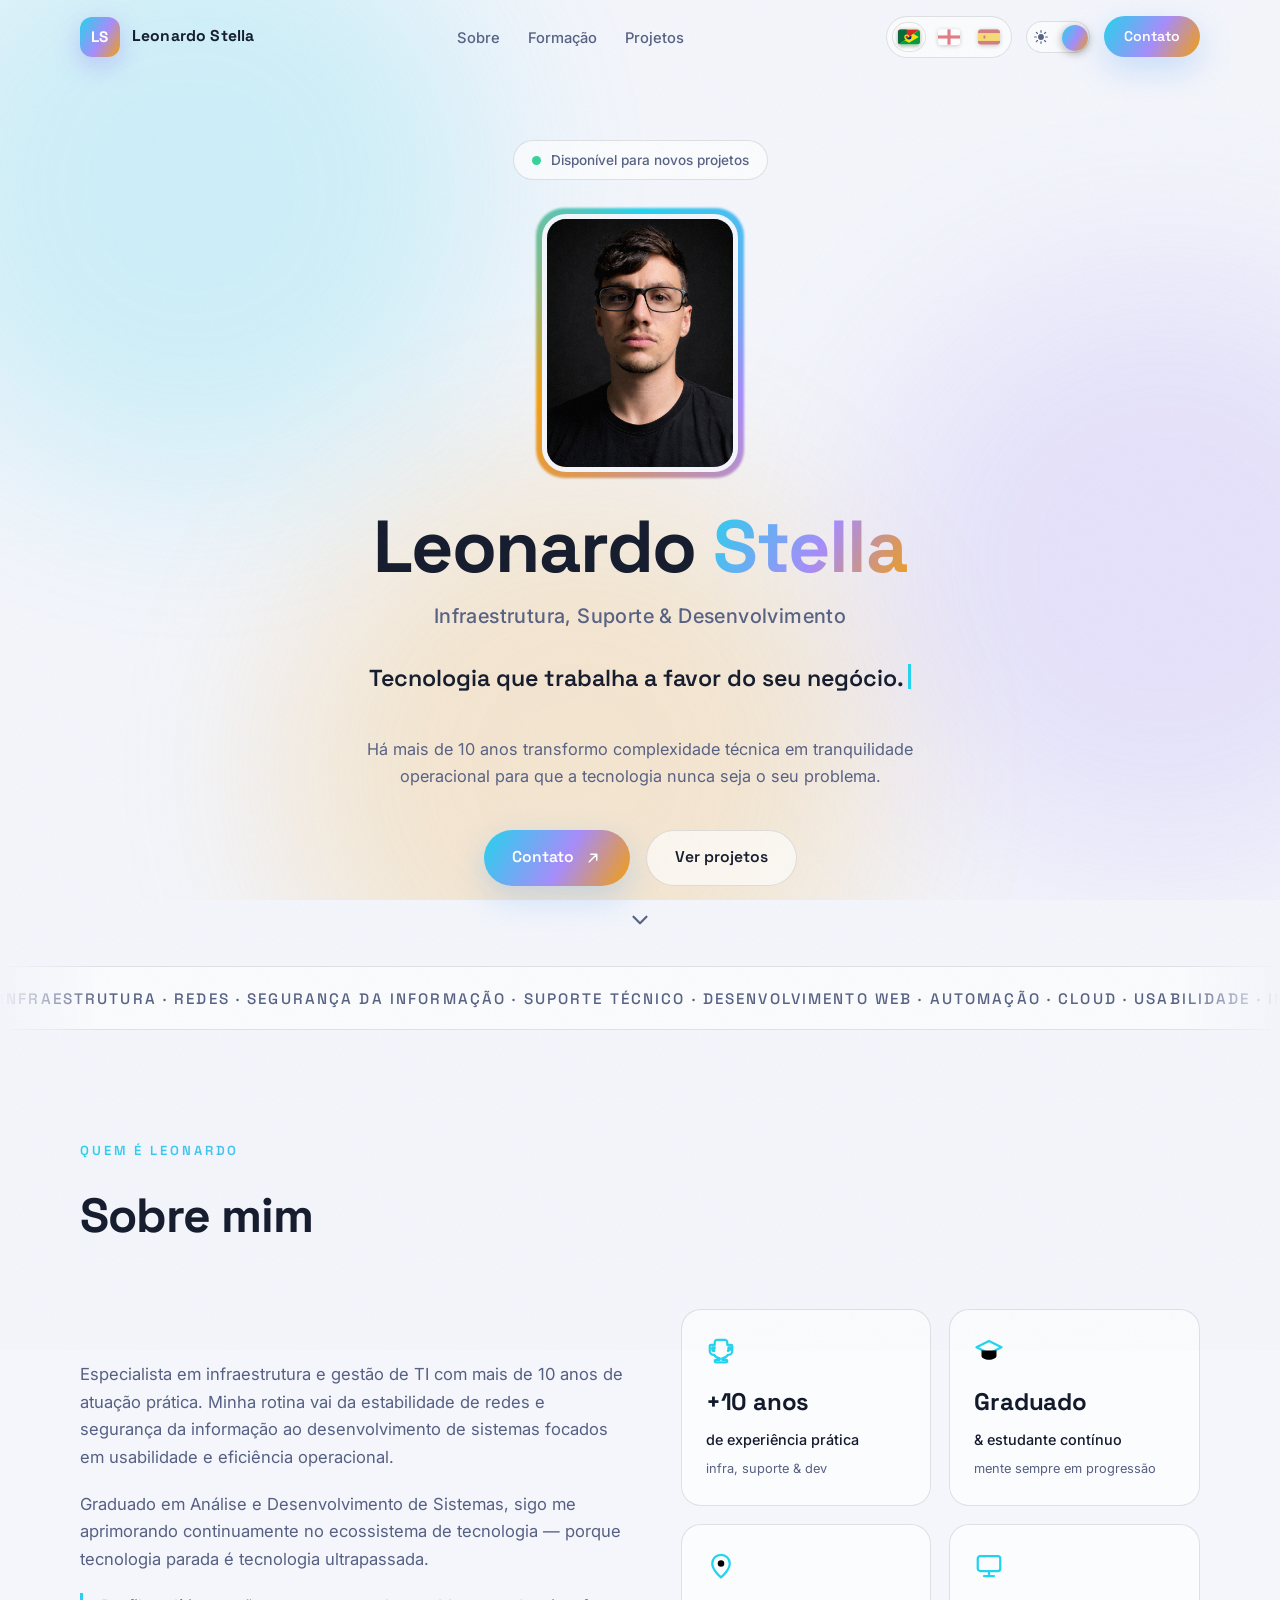
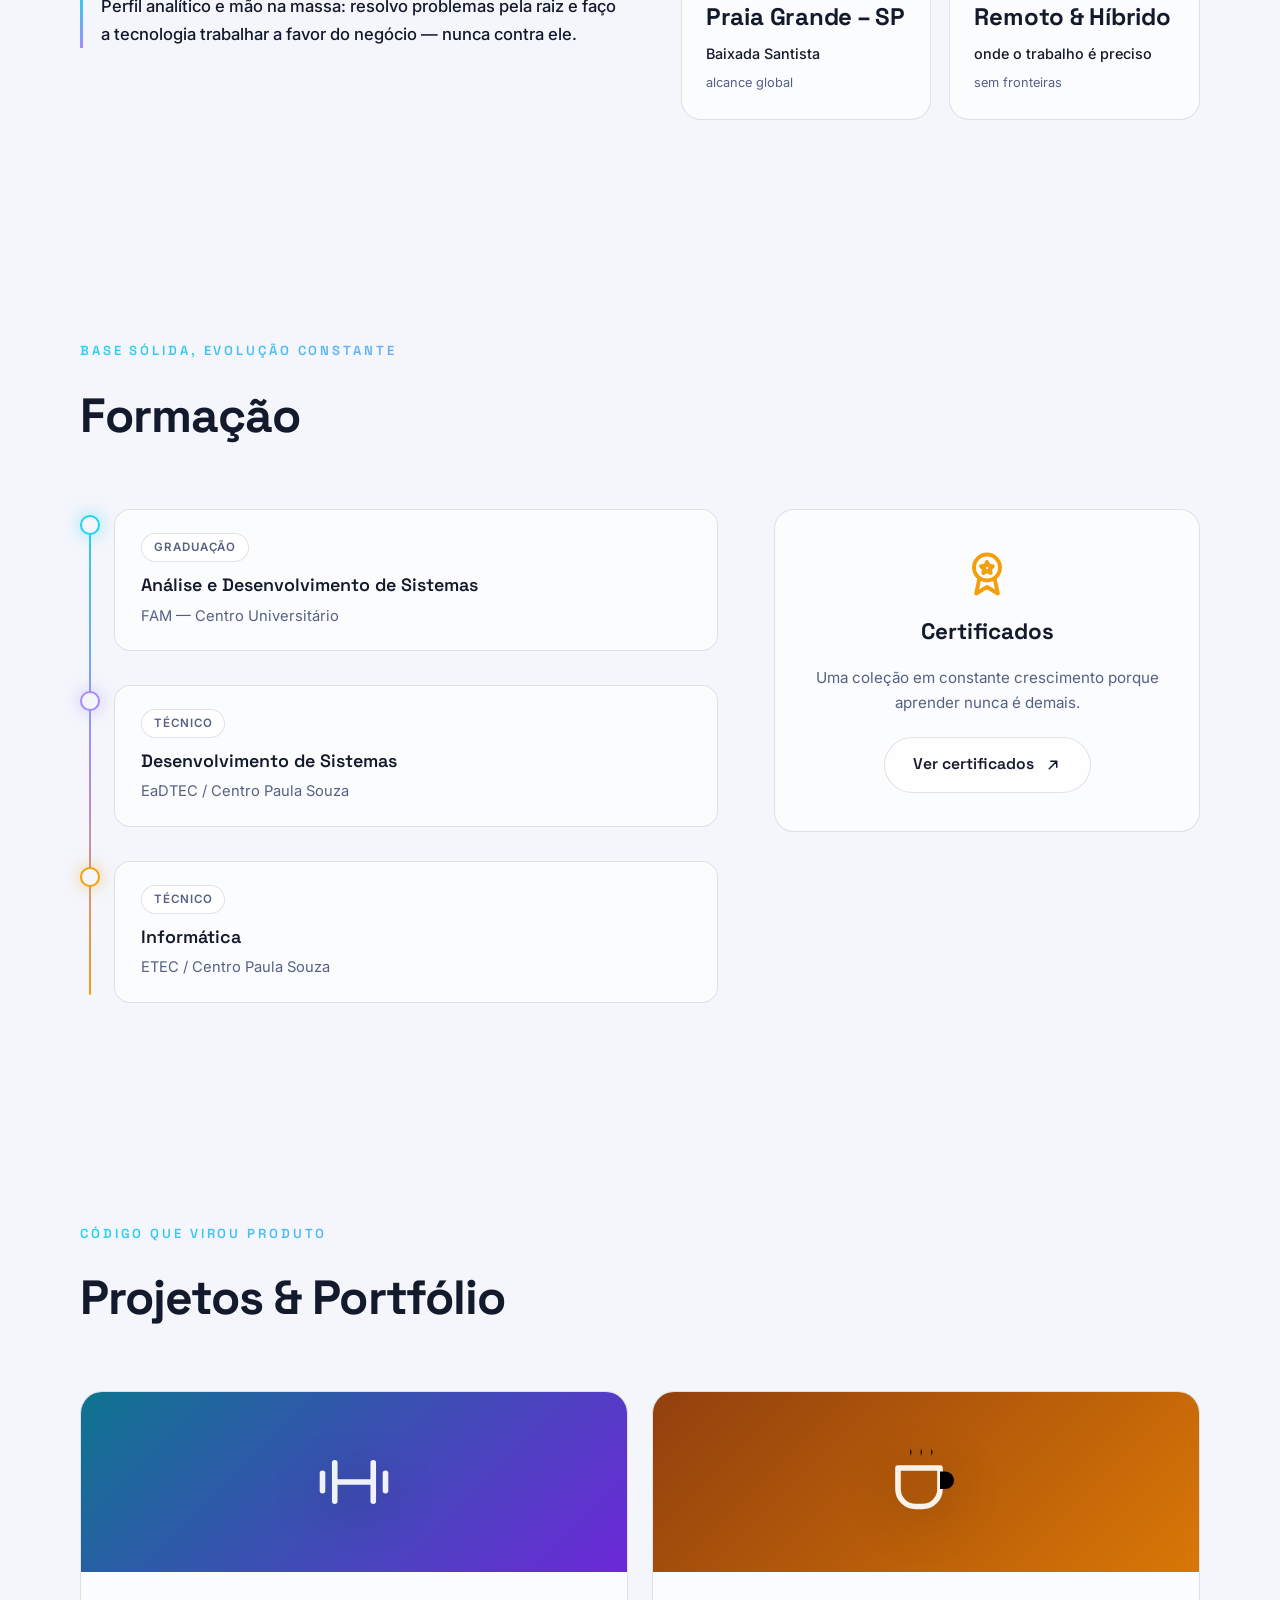
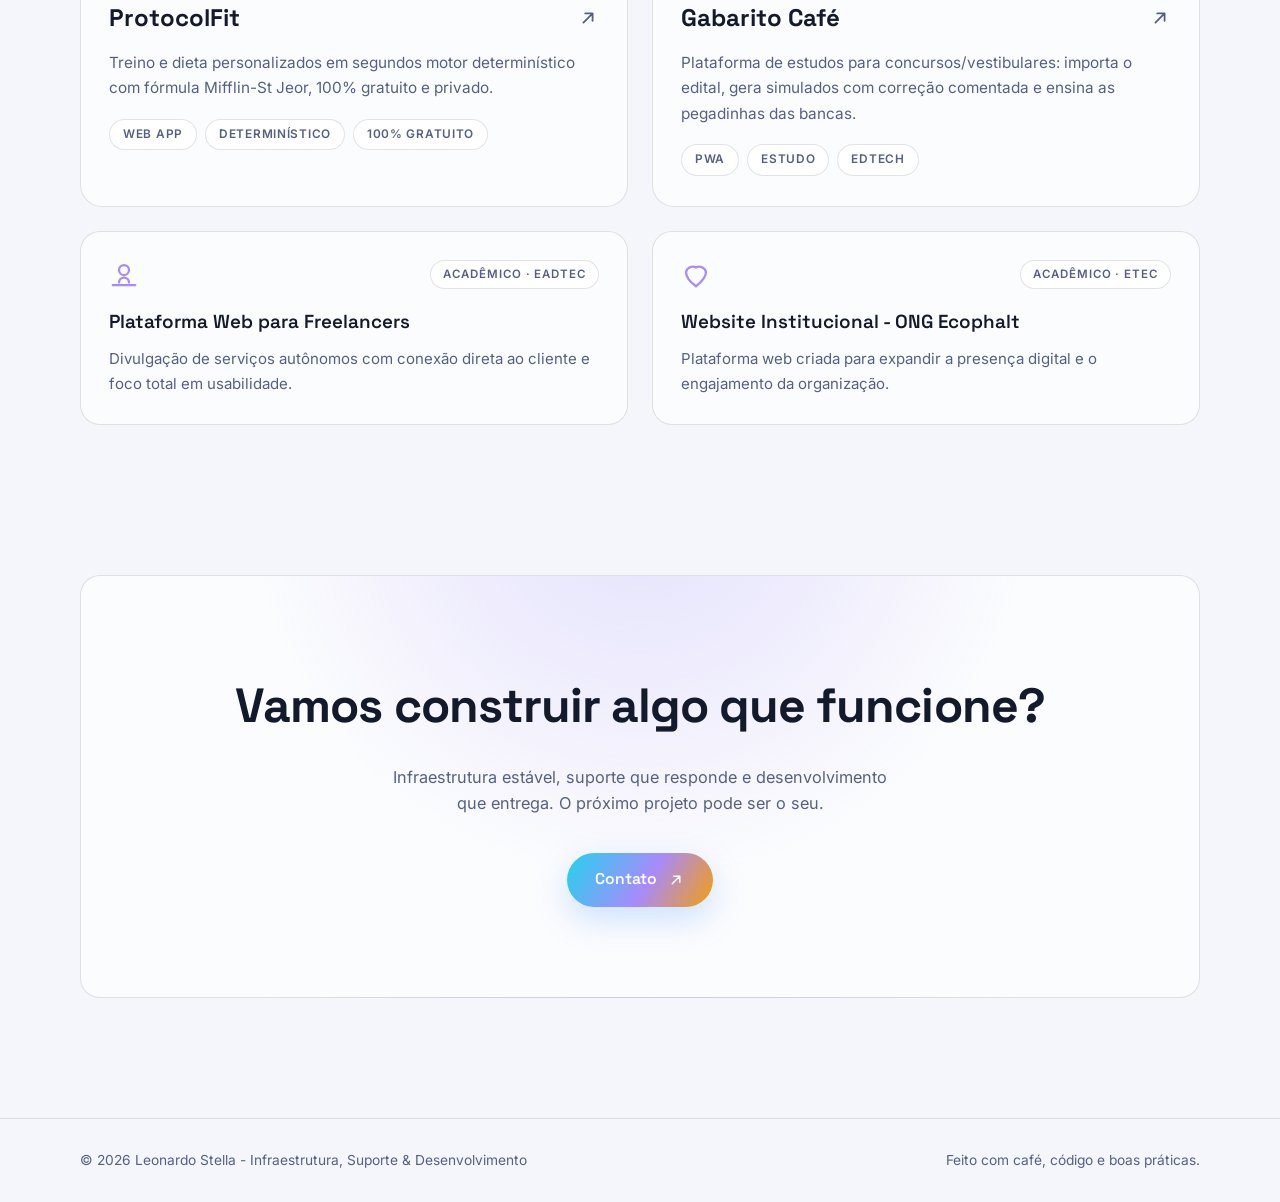
==== commit 413e4521: "Ajustes de copy: 10 anos de experiência, pontuação e textos dos projetos" ====
--- a/index.html
+++ b/index.html
@@ -8,7 +8,7 @@
 
   <!-- Título e descrição para SEO e compartilhamento -->
   <title>Leonardo Stella | Infraestrutura, Suporte &amp; Desenvolvimento</title>
-  <meta name="description" content="Especialista em infraestrutura e gestão de TI com mais de 8 anos de atuação prática — da estabilidade de redes ao desenvolvimento de sistemas que funcionam de verdade.">
+  <meta name="description" content="Especialista em infraestrutura e gestão de TI com mais de 10 anos de atuação prática - da estabilidade de redes ao desenvolvimento de sistemas que funcionam de verdade.">
   <meta name="author" content="Leonardo Stella">
   <!-- Cor da barra do navegador no mobile (acompanha o tema escuro padrão) -->
   <meta name="theme-color" content="#070a12" media="(prefers-color-scheme: dark)">
@@ -17,7 +17,7 @@
   <!-- Open Graph: pré-visualização ao compartilhar o link -->
   <meta property="og:type" content="website">
   <meta property="og:title" content="Leonardo Stella | Infraestrutura, Suporte &amp; Desenvolvimento">
-  <meta property="og:description" content="Tecnologia que trabalha a favor do seu negócio. Infraestrutura, suporte e desenvolvimento com 8+ anos de prática.">
+  <meta property="og:description" content="Tecnologia que trabalha a favor do seu negócio. Infraestrutura, suporte e desenvolvimento com mais de 10 anos de prática.">
   <meta property="og:image" content="https://leostella97.github.io/img/3x4-26.jpg">
   <meta property="og:url" content="https://leostella97.github.io/">
 
@@ -188,7 +188,7 @@
 
       <!-- Parágrafo de apoio persuasivo -->
       <p class="hero__texto revelar" data-i18n="hero.texto">
-        Há mais de 8 anos transformo complexidade técnica em tranquilidade operacional —
+        Há mais de 10 anos transformo complexidade técnica em tranquilidade operacional 
         para que a tecnologia nunca seja o seu problema.
       </p>
 
@@ -223,7 +223,7 @@
       <div class="sobre__grade">
         <!-- Texto persuasivo em primeira pessoa -->
         <div class="sobre__texto revelar">
-          <p data-i18n="sobre.p1">Especialista em infraestrutura e gestão de TI com mais de 8 anos de atuação prática. Minha rotina vai da estabilidade de redes e segurança da informação ao desenvolvimento de sistemas focados em usabilidade e eficiência operacional.</p>
+          <p data-i18n="sobre.p1">Especialista em infraestrutura e gestão de TI com mais de 10 anos de atuação prática. Minha rotina vai da estabilidade de redes e segurança da informação ao desenvolvimento de sistemas focados em usabilidade e eficiência operacional.</p>
           <p data-i18n="sobre.p2">Graduado em Análise e Desenvolvimento de Sistemas, sigo me aprimorando continuamente no ecossistema de tecnologia — porque tecnologia parada é tecnologia ultrapassada.</p>
           <p class="sobre__destaque" data-i18n="sobre.p3">Perfil analítico e mão na massa: resolvo problemas pela raiz e faço a tecnologia trabalhar a favor do negócio — nunca contra ele.</p>
         </div>
@@ -307,7 +307,7 @@
             <path fill="none" stroke="currentColor" stroke-width="1.8" stroke-linecap="round" stroke-linejoin="round" d="m8.5 14-1.5 7 5-3 5 3-1.5-7M12 6.5l.8 1.7 1.9.2-1.4 1.3.4 1.8-1.7-.9-1.7.9.4-1.8-1.4-1.3 1.9-.2Z"/>
           </svg>
           <h3 data-i18n="formacao.certt">Certificados</h3>
-          <p data-i18n="formacao.certd">Uma coleção em constante crescimento — porque aprender nunca é demais.</p>
+          <p data-i18n="formacao.certd">Uma coleção em constante crescimento porque aprender nunca é demais.</p>
           <a class="botao botao--fantasma" href="https://drive.google.com/drive/folders/1-4ixvi_wSGiB8QWS9Svn0shPSrWU8JQK?usp=sharing" target="_blank" rel="noopener">
             <span data-i18n="formacao.certb">Ver certificados</span>
             <svg viewBox="0 0 24 24" class="botao__icone" aria-hidden="true"><path fill="none" stroke="currentColor" stroke-width="2" stroke-linecap="round" stroke-linejoin="round" d="M7 17 17 7M9 7h8v8"/></svg>
@@ -334,7 +334,7 @@
               <h3>ProtocolFit</h3>
               <svg class="projeto__seta" viewBox="0 0 24 24" aria-hidden="true"><path fill="none" stroke="currentColor" stroke-width="2" stroke-linecap="round" stroke-linejoin="round" d="M7 17 17 7M9 7h8v8"/></svg>
             </div>
-            <p data-i18n="projetos.fit">Treino e dieta personalizados em segundos — motor determinístico com fórmula Mifflin-St Jeor, 100% gratuito e privado.</p>
+            <p data-i18n="projetos.fit">Treino e dieta personalizados em segundos motor determinístico com fórmula Mifflin-St Jeor, 100% gratuito e privado.</p>
             <ul class="projeto__etiquetas">
               <li>Web App</li><li data-i18n="projetos.fitTag2">Determinístico</li><li data-i18n="projetos.fitTag3">100% Gratuito</li>
             </ul>
@@ -351,7 +351,7 @@
               <h3>Gabarito Café</h3>
               <svg class="projeto__seta" viewBox="0 0 24 24" aria-hidden="true"><path fill="none" stroke="currentColor" stroke-width="2" stroke-linecap="round" stroke-linejoin="round" d="M7 17 17 7M9 7h8v8"/></svg>
             </div>
-            <p data-i18n="projetos.cafe">Plataforma de estudos para concursos: importa o edital, gera simulados com correção comentada e ensina as pegadinhas das bancas.</p>
+            <p data-i18n="projetos.cafe">Plataforma de estudos para concursos/vestibulares: importa o edital, gera simulados com correção comentada e ensina as pegadinhas das bancas.</p>
             <ul class="projeto__etiquetas">
               <li>PWA</li><li data-i18n="projetos.cafeTag2">Estudo</li><li>EdTech</li>
             </ul>
@@ -378,7 +378,7 @@
             <svg class="mini-cartao__icone" viewBox="0 0 24 24" aria-hidden="true"><path fill="none" stroke="currentColor" stroke-width="1.8" stroke-linecap="round" stroke-linejoin="round" d="M12 21c4-3 8-7.2 8-11.5A5.5 5.5 0 0 0 12 6a5.5 5.5 0 0 0-8 3.5C4 13.8 8 18 12 21Z"/></svg>
             <span class="etiqueta" data-i18n="projetos.tagAcad2">Acadêmico · ETEC</span>
           </div>
-          <h3 data-i18n="projetos.ecoT">Website Institucional — ONG Ecophalt</h3>
+          <h3 data-i18n="projetos.ecoT">Website Institucional - ONG Ecophalt</h3>
           <p data-i18n="projetos.ecoD">Plataforma web criada para expandir a presença digital e o engajamento da organização.</p>
         </article>
       </div>
@@ -400,7 +400,7 @@
   <!-- ===================== RODAPÉ ===================== -->
   <footer class="rodape">
     <div class="container rodape__linha">
-      <p>© 2026 Leonardo Stella — <span data-i18n="rodape.funcao">Infraestrutura, Suporte &amp; Desenvolvimento</span></p>
+      <p>© 2026 Leonardo Stella - <span data-i18n="rodape.funcao">Infraestrutura, Suporte &amp; Desenvolvimento</span></p>
       <p class="rodape__assinatura" data-i18n="rodape.feito">Feito com café, código e boas práticas.</p>
     </div>
   </footer>
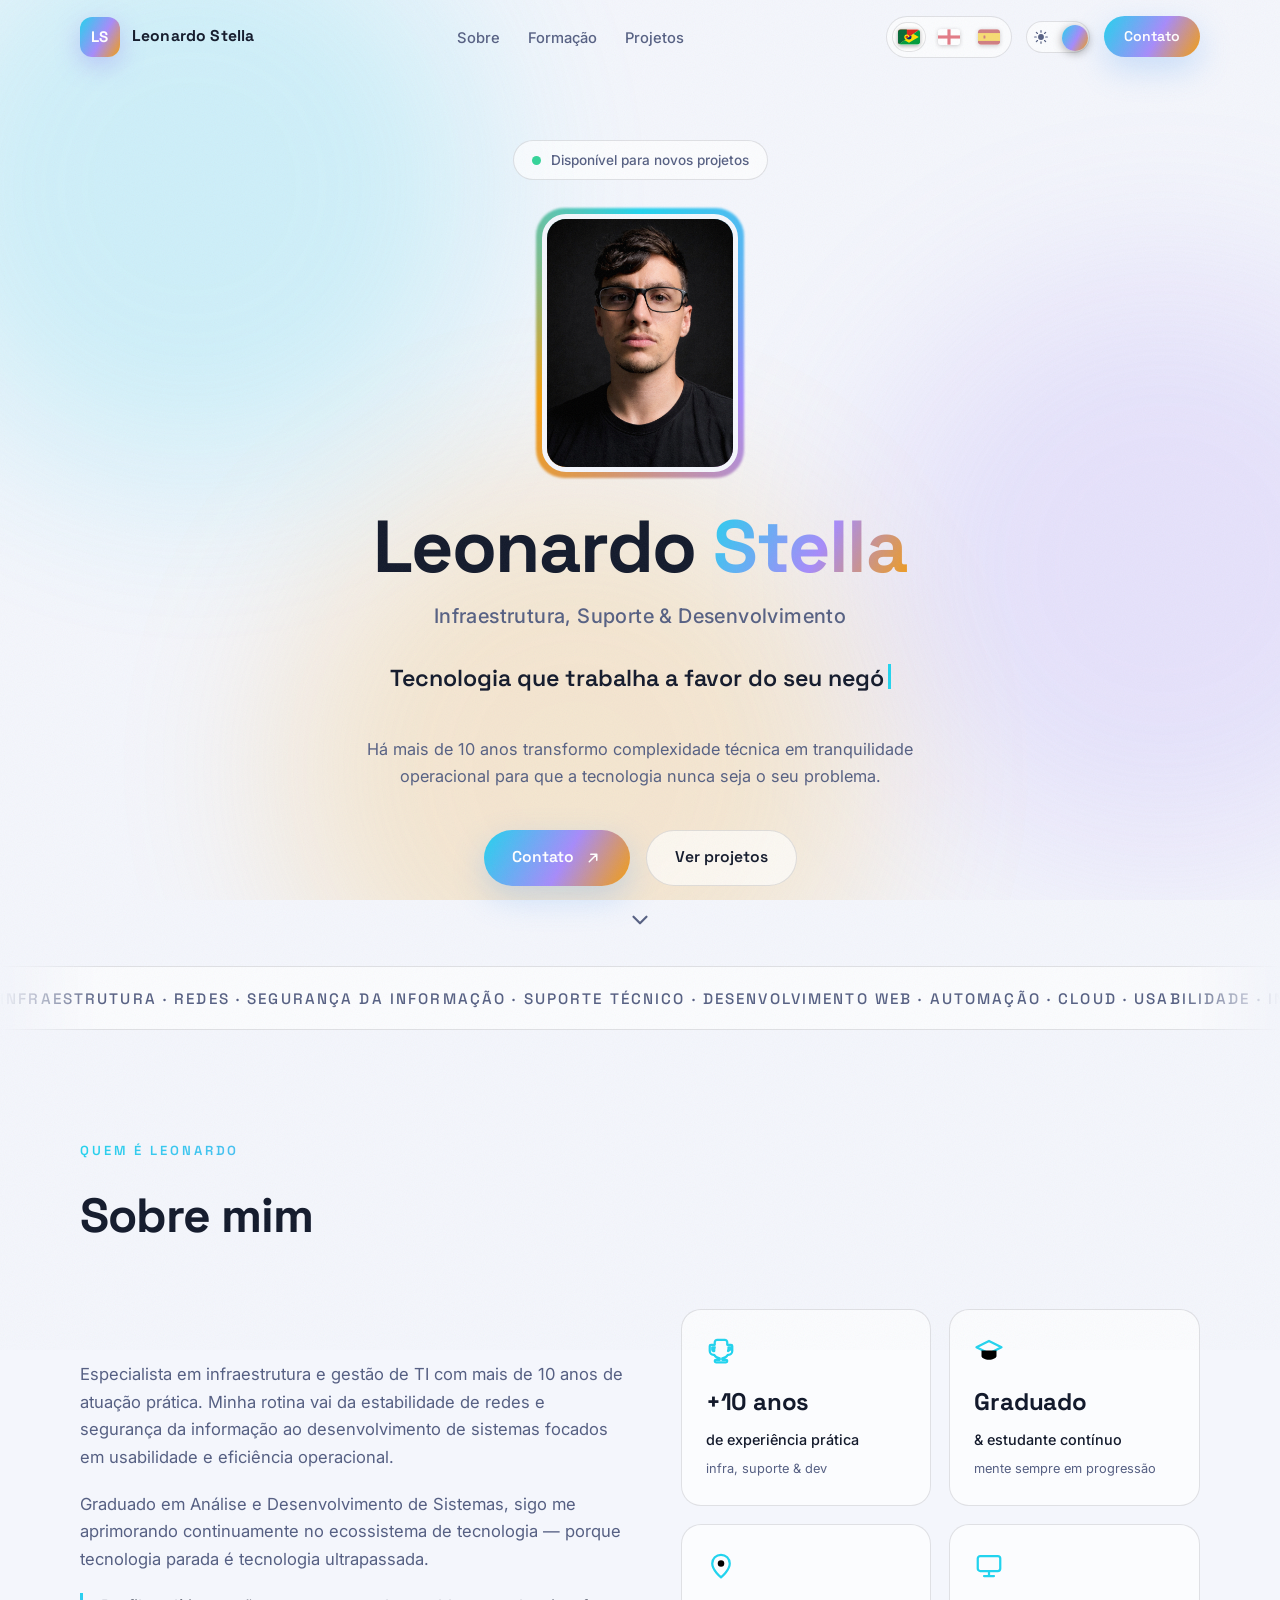
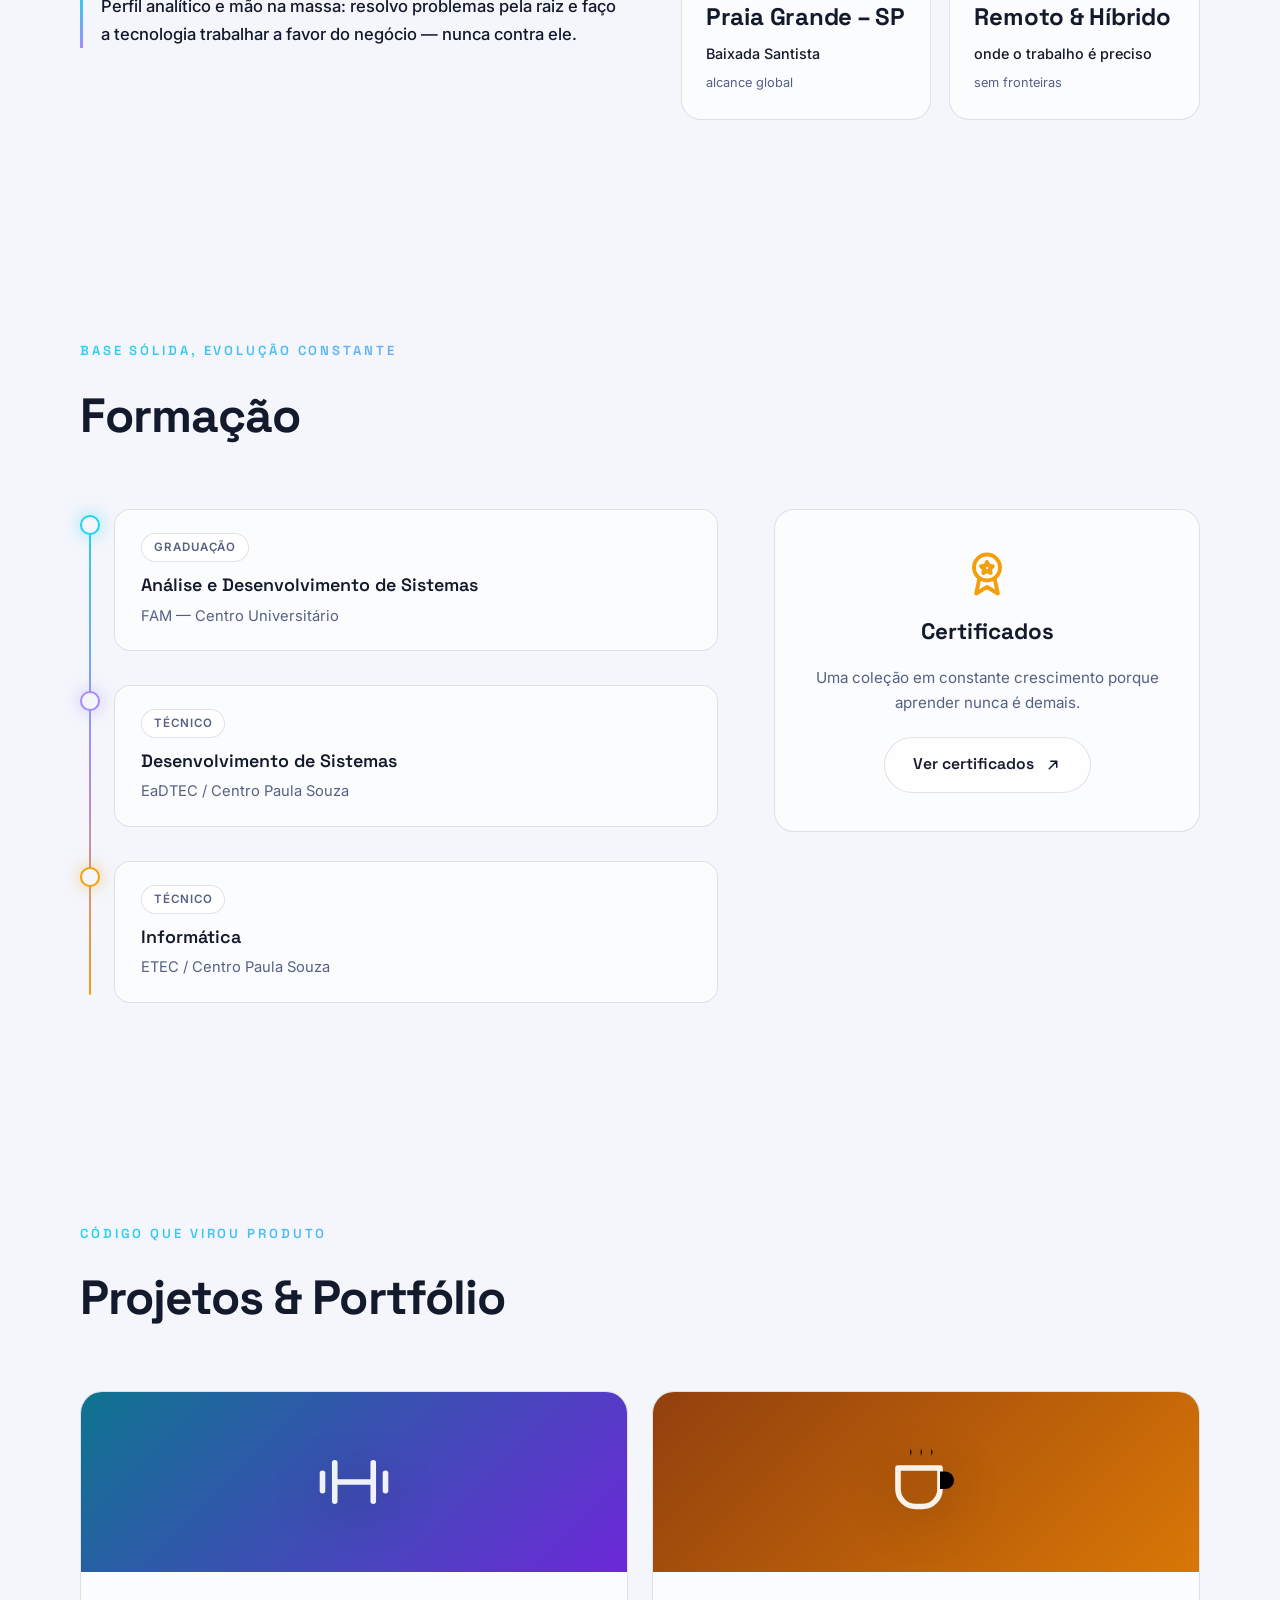
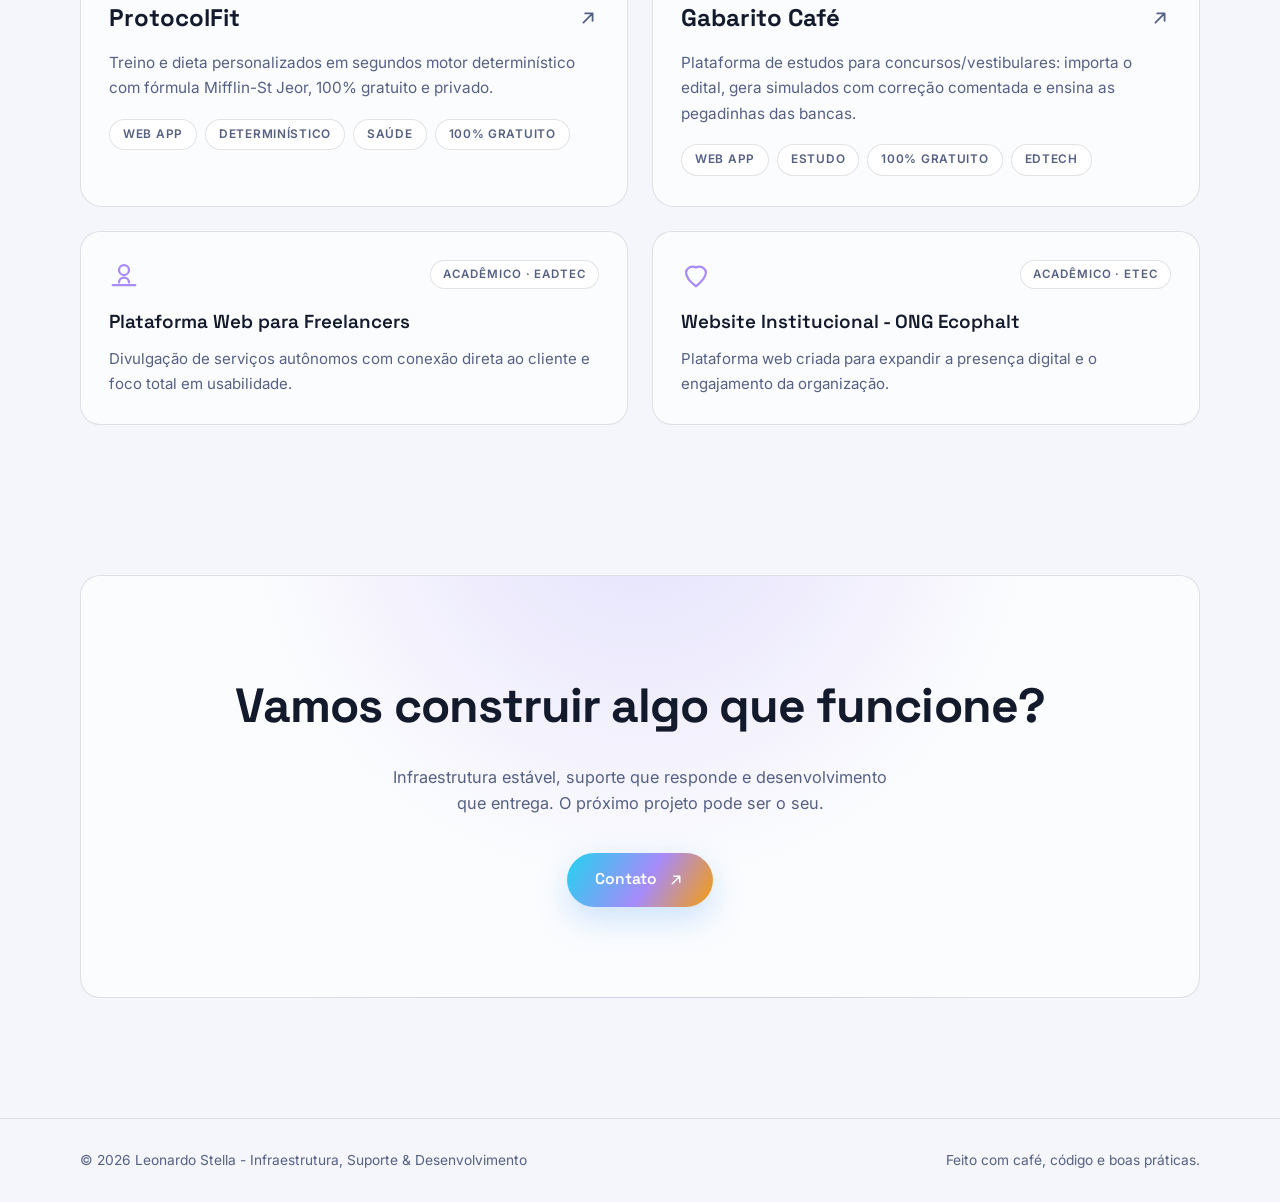
==== commit 40795f55: "Tags dos projetos: Saúde no ProtocolFit; Web App e 100% gratuito no Gabarito Café" ====
--- a/index.html
+++ b/index.html
@@ -336,7 +336,7 @@
             </div>
             <p data-i18n="projetos.fit">Treino e dieta personalizados em segundos motor determinístico com fórmula Mifflin-St Jeor, 100% gratuito e privado.</p>
             <ul class="projeto__etiquetas">
-              <li>Web App</li><li data-i18n="projetos.fitTag2">Determinístico</li><li data-i18n="projetos.fitTag3">100% Gratuito</li>
+              <li>Web App</li><li data-i18n="projetos.fitTag2">Determinístico</li><li data-i18n="projetos.fitTagSaude">Saúde</li><li data-i18n="projetos.fitTag3">100% Gratuito</li>
             </ul>
           </div>
         </a>
@@ -353,7 +353,7 @@
             </div>
             <p data-i18n="projetos.cafe">Plataforma de estudos para concursos/vestibulares: importa o edital, gera simulados com correção comentada e ensina as pegadinhas das bancas.</p>
             <ul class="projeto__etiquetas">
-              <li>PWA</li><li data-i18n="projetos.cafeTag2">Estudo</li><li>EdTech</li>
+              <li>Web App</li><li data-i18n="projetos.cafeTag2">Estudo</li><li data-i18n="projetos.cafeTag3">100% Gratuito</li><li>EdTech</li>
             </ul>
           </div>
         </a>
